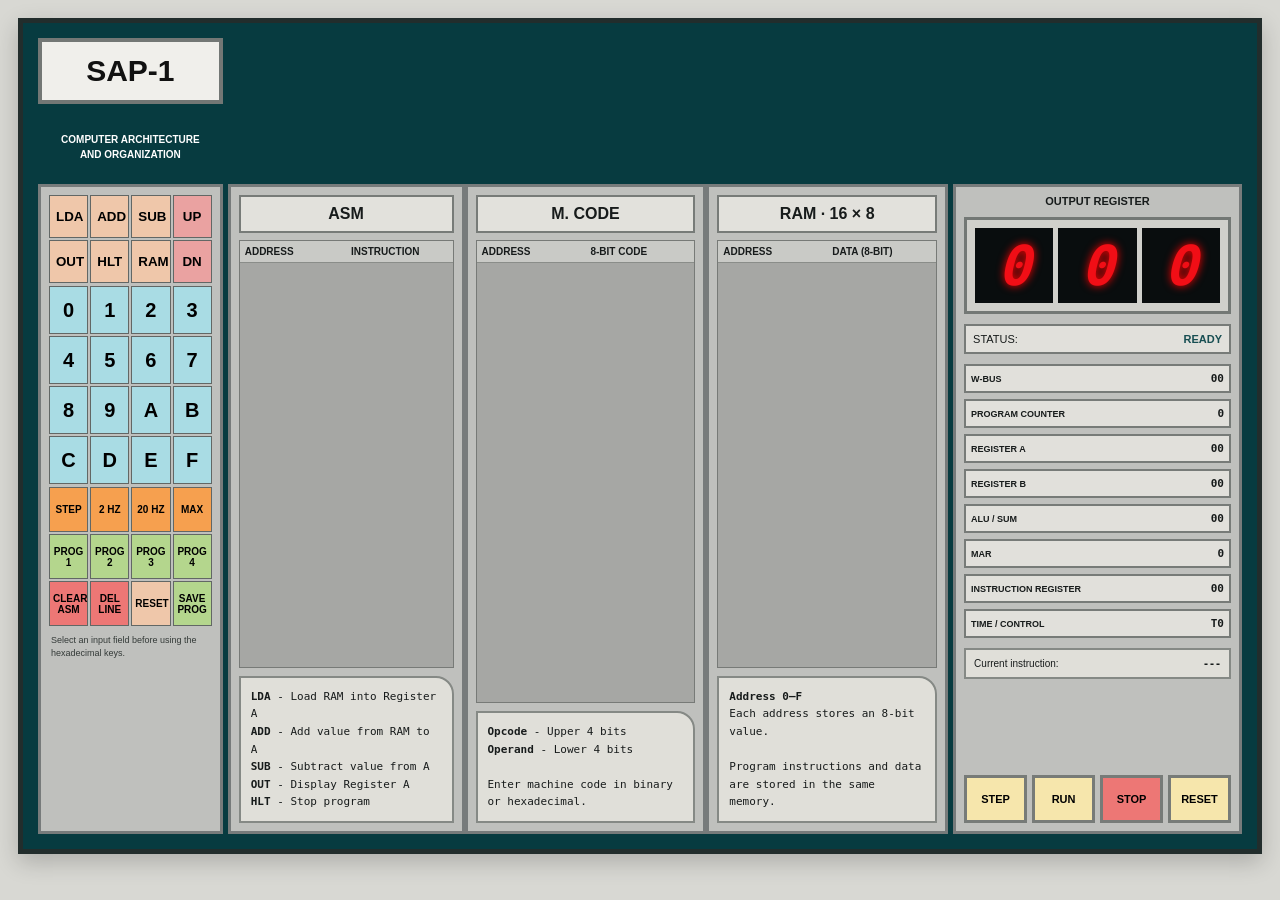
==== frontend/sap.html @ a358cf0c "SAP layout and visual SAP html and css code" ====
<!DOCTYPE html>
<html lang="en">
<head>
    <meta charset="UTF-8">
    <meta name="viewport" content="width=device-width, initial-scale=1.0">
    <title>SAP-1 Computer Simulator</title>
    <link rel="stylesheet" href="sap.css">
</head>
<body>

<main class="computer">

    <header class="brand">
        <div class="logo">SAP-1</div>
        <p>COMPUTER ARCHITECTURE<br>AND ORGANIZATION</p>
    </header>

    <!-- KEYPAD -->
    <section class="keypad panel">

        <div class="instruction-keys">
            <button data-instruction="LDA">LDA</button>
            <button data-instruction="ADD">ADD</button>
            <button data-instruction="SUB">SUB</button>
            <button class="pink" data-action="up">UP</button>

            <button data-instruction="OUT">OUT</button>
            <button data-instruction="HLT">HLT</button>
            <button data-action="ram">RAM</button>
            <button class="pink" data-action="down">DN</button>
        </div>

        <div class="hex-keys">
            <button data-hex="0">0</button>
            <button data-hex="1">1</button>
            <button data-hex="2">2</button>
            <button data-hex="3">3</button>
            <button data-hex="4">4</button>
            <button data-hex="5">5</button>
            <button data-hex="6">6</button>
            <button data-hex="7">7</button>
            <button data-hex="8">8</button>
            <button data-hex="9">9</button>
            <button data-hex="A">A</button>
            <button data-hex="B">B</button>
            <button data-hex="C">C</button>
            <button data-hex="D">D</button>
            <button data-hex="E">E</button>
            <button data-hex="F">F</button>
        </div>

        <div class="utility-keys">
            <button class="orange" data-action="step">STEP</button>
            <button class="orange" data-speed="500">2 HZ</button>
            <button class="orange" data-speed="50">20 HZ</button>
            <button class="orange" data-speed="0">MAX</button>

            <button class="green" data-program="1">PROG 1</button>
            <button class="green" data-program="2">PROG 2</button>
            <button class="green" data-program="3">PROG 3</button>
            <button class="green" data-program="4">PROG 4</button>

            <button class="red" data-action="clear">CLEAR ASM</button>
            <button class="red" data-action="delete">DEL LINE</button>
            <button data-action="reset">RESET</button>
            <button class="green" data-action="save">SAVE PROG</button>
        </div>

        <p class="keypad-help">
            Select an input field before using the hexadecimal keys.
        </p>
    </section>

    <!-- ASSEMBLY -->
    <section class="table-panel panel">
        <h2>ASM</h2>
        <div class="table-scroll">
            <table>
                <thead>
                    <tr><th>ADDRESS</th><th>INSTRUCTION</th></tr>
                </thead>
                <tbody id="asm-table"></tbody>
            </table>
        </div>
        <div class="notes">
            <b>LDA</b> - Load RAM into Register A<br>
            <b>ADD</b> - Add value from RAM to A<br>
            <b>SUB</b> - Subtract value from A<br>
            <b>OUT</b> - Display Register A<br>
            <b>HLT</b> - Stop program
        </div>
    </section>

    <!-- MACHINE CODE -->
    <section class="table-panel panel">
        <h2>M. CODE</h2>
        <div class="table-scroll">
            <table>
                <thead>
                    <tr><th>ADDRESS</th><th>8-BIT CODE</th></tr>
                </thead>
                <tbody id="code-table"></tbody>
            </table>
        </div>
        <div class="notes">
            <b>Opcode</b> - Upper 4 bits<br>
            <b>Operand</b> - Lower 4 bits<br><br>
            Enter machine code in binary or hexadecimal.
        </div>
    </section>

    <!-- RAM -->
    <section class="table-panel panel ram-panel">
        <h2>RAM · 16 × 8</h2>
        <div class="table-scroll">
            <table>
                <thead>
                    <tr><th>ADDRESS</th><th>DATA (8-BIT)</th></tr>
                </thead>
                <tbody id="ram-table"></tbody>
            </table>
        </div>
        <div class="notes">
            <b>Address 0–F</b><br>
            Each address stores an 8-bit value.<br><br>
            Program instructions and data are stored in the same memory.
        </div>
    </section>

    <!-- MONITOR -->
    <section class="monitor panel">

        <div class="display-label">OUTPUT REGISTER</div>
        <div class="digital-display">
            <span id="display-2">0</span>
            <span id="display-1">0</span>
            <span id="display-0">0</span>
        </div>

        <div class="status-panel">
            <span>STATUS:</span>
            <strong id="status">READY</strong>
        </div>

        <div class="register-list">

            <div class="signal" data-register="bus">
                <span>W-BUS</span>
                <div class="bits" id="bus-bits"></div>
                <b id="bus-value">00</b>
            </div>

            <div class="signal" data-register="pc">
                <span>PROGRAM COUNTER</span>
                <div class="bits" id="pc-bits"></div>
                <b id="pc-value">0</b>
            </div>

            <div class="signal" data-register="a">
                <span>REGISTER A</span>
                <div class="bits" id="a-bits"></div>
                <b id="a-value">00</b>
            </div>

            <div class="signal" data-register="b">
                <span>REGISTER B</span>
                <div class="bits" id="b-bits"></div>
                <b id="b-value">00</b>
            </div>

            <div class="signal" data-register="alu">
                <span>ALU / SUM</span>
                <div class="bits" id="alu-bits"></div>
                <b id="alu-value">00</b>
            </div>

            <div class="signal" data-register="mar">
                <span>MAR</span>
                <div class="bits" id="mar-bits"></div>
                <b id="mar-value">0</b>
            </div>

            <div class="signal" data-register="ir">
                <span>INSTRUCTION REGISTER</span>
                <div class="bits" id="ir-bits"></div>
                <b id="ir-value">00</b>
            </div>

            <div class="signal" data-register="control">
                <span>TIME / CONTROL</span>
                <b id="control-value">T0</b>
            </div>

        </div>

        <div class="execution-info">
            <span>Current instruction:</span>
            <strong id="current-instruction">---</strong>
        </div>

        <div class="transport">
            <button data-action="step">STEP</button>
            <button data-action="run">RUN</button>
            <button class="stop" data-action="stop">STOP</button>
            <button data-action="reset">RESET</button>
        </div>

    </section>

</main>

<script src="sap.js"></script>
</body>
</html>
---- frontend/sap.css ----
:root {
    --case: #073b40;
    --panel: #bfc0bd;
    --light: #e2e1dc;
    --blue: #a9dce4;
    --peach: #efc7aa;
    --pink: #eaa2a1;
    --orange: #f6a04f;
    --green: #b4d68d;
    --red: #ed7775;
}

* {
    box-sizing: border-box;
}

body {
    margin: 0;
    padding: 18px;
    background: #d8d8d3;
    font-family: Arial, sans-serif;
    color: #171b1b;
}

.computer {
    width: 100%;
    max-width: 1500px;
    min-height: 700px;
    margin: auto;
    padding: 15px;
    display: grid;
    grid-template-columns:
        minmax(145px, .78fr)
        repeat(3, minmax(190px, 1fr))
        minmax(245px, 1.22fr);
    grid-template-rows: auto 1fr;
    align-items: stretch;

    /* Reduced spacing between all main columns */
    column-gap: 5px;
    row-gap: 12px;

    background: var(--case);
    border: 5px solid #222d2c;
    box-shadow: 0 8px 22px #0003;
}

.panel {
    min-width: 0;
    padding: 8px;
    background: var(--panel);
    border: 3px solid #777b7b;
}

.brand {
    grid-column: 1;
    grid-row: 1;
    display: flex;
    flex-direction: column;
    align-items: center;
    gap: 18px;
    color: white;
}

.logo {
    width: 100%;
    padding: 12px;
    text-align: center;
    color: #111;
    background: #f0efeb;
    border: 4px solid #737775;
    font-size: 30px;
    font-weight: 900;
}

.brand p {
    text-align: center;
    font-size: 10px;
    font-weight: bold;
    line-height: 1.5;
}

.keypad {
    grid-column: 1;
    grid-row: 2;
    display: flex;
    flex-direction: column;
    gap: 3px;
    align-self: stretch;
}

.instruction-keys,
.hex-keys,
.utility-keys {
    display: grid;
    grid-template-columns: repeat(4, 1fr);
    gap: 2px;
}

button {
    cursor: pointer;
    font-family: Arial, sans-serif;
}

button:active {
    transform: translateY(1px);
    filter: brightness(.92);
}

.keypad button {
    min-width: 0;
    min-height: 43px;
    border: 1px solid #626765;
    background: var(--peach);
    font-weight: bold;
}

.keypad .pink {
    background: var(--pink);
}

.hex-keys button {
    min-height: 48px;
    background: var(--blue);
    font-size: 20px;
}

.utility-keys button {
    min-height: 45px;
    padding: 3px;
    font-size: 10px;
}

.orange { background: var(--orange) !important; }
.green { background: var(--green) !important; }
.red { background: var(--red) !important; }

.keypad-help {
    margin: 5px 2px 0;
    font-size: 9px;
    line-height: 1.4;
    color: #343a38;
}

/* TABLE PANELS */
.table-panel {
    grid-row: 2;
    display: flex;
    flex-direction: column;
    min-height: 650px;
    align-self: stretch;
    margin: 0;
}

/* Bring ASM, M.CODE, and RAM closer together */
.table-panel + .table-panel {
    margin-left: -5px;
}

.table-panel h2 {
    margin: 0 0 7px;
    padding: 8px;
    text-align: center;
    background: var(--light);
    border: 2px solid #777b78;
    font-size: 16px;
}

.table-scroll {
    flex: 1;
    min-height: 0;
    overflow: auto;
    background: #a6a7a4;
    border: 1px solid #777a77;
}

table {
    width: 100%;
    border-collapse: collapse;
    table-layout: fixed;
    font-family: monospace;
    font-size: 12px;
}

th, td {
    padding: 5px;
    border-bottom: 1px solid #8a8d89;
    text-align: left;
}

th {
    position: sticky;
    top: 0;
    z-index: 1;
    background: #c9cac6;
    font-family: Arial, sans-serif;
    font-size: 10px;
}

td:first-child {
    width: 30px;
    text-align: center;
    font-weight: bold;
}

td input {
    width: 100%;
    min-width: 0;
    padding: 4px 2px;
    border: none;
    outline: none;
    background: transparent;
    font-family: monospace;
    font-size: 11px;
    font-weight: bold;
}

td input:focus {
    background: white;
    border-bottom: 1px solid #174e52;
}

td input.invalid {
    background: #ffd2d0;
    outline: 1px solid #b3261e;
}

.notes {
    min-height: 112px;
    margin-top: 8px;
    padding: 10px;
    border: 2px solid #858985;
    border-radius: 0 18px 0 0;
    background: #e0dfd9;
    font: 11px/1.6 monospace;
}

.monitor {
    grid-column: 5;
    grid-row: 2;
    display: flex;
    flex-direction: column;
    gap: 10px;
    align-self: stretch;
}

.display-label {
    text-align: center;
    font-size: 11px;
    font-weight: bold;
}

.digital-display {
    display: grid;
    grid-template-columns: repeat(3, 1fr);
    gap: 5px;
    padding: 8px;
    background: #d0d0cb;
    border: 3px solid #737875;
}

.digital-display span {
    display: grid;
    min-height: 75px;
    place-items: center;
    background: #090d0e;
    color: #f10e16;
    text-shadow: 0 0 8px red;
    font: italic bold 55px monospace;
}

.status-panel {
    display: flex;
    justify-content: space-between;
    align-items: center;
    padding: 7px;
    border: 2px solid #777b78;
    background: #e1e0db;
    font-size: 11px;
}

#status {
    color: #174e52;
}

#status.running {
    color: #176b2c;
}

#status.halted,
#status.error {
    color: #bd2828;
}

.register-list {
    display: grid;
    gap: 6px;
}

.signal {
    display: flex;
    align-items: center;
    gap: 5px;
    min-height: 29px;
    padding: 5px;
    border: 2px solid #777b78;
    background: #e1e0db;
}

.signal span {
    flex: 1;
    min-width: 0;
    font-size: 9px;
    font-weight: bold;
}

.signal b {
    min-width: 22px;
    text-align: right;
    font: bold 11px monospace;
}

.bits {
    display: flex;
    gap: 2px;
}

.bits i {
    width: 7px;
    height: 10px;
    border-radius: 2px;
    background: #252a29;
}

.bits i.lit {
    background: red;
    box-shadow: 0 0 5px red;
}

.signal.active {
    outline: 2px solid #e28c35;
    background: #fff0d5;
}

.execution-info {
    display: flex;
    justify-content: space-between;
    gap: 5px;
    padding: 8px;
    background: #e0dfd9;
    border: 2px solid #858985;
    font-size: 10px;
}

.execution-info strong {
    font-family: monospace;
}

.transport {
    display: grid;
    grid-template-columns: repeat(4, 1fr);
    gap: 5px;
    margin-top: auto;
}

.transport button {
    min-width: 0;
    min-height: 48px;
    padding: 4px;
    border: 3px solid #777b78;
    background: #f6e6ac;
    font-size: 11px;
    font-weight: bold;
}

.transport .stop {
    background: var(--red);
}

/* Active memory row */
tr.active-row {
    background: #f8e3a8;
}

/* RESPONSIVE DESIGN */
@media (max-width: 1120px) {
    .computer {
        grid-template-columns: 150px repeat(2, minmax(190px, 1fr));
        grid-template-rows: auto auto auto;
        column-gap: 8px;
    }

    .brand {
        grid-column: 1;
        grid-row: 1;
    }

    .keypad {
        grid-column: 1;
        grid-row: 2;
    }

    .table-panel {
        grid-row: auto;
        margin-left: 0;
    }

    .table-panel + .table-panel {
        margin-left: 0;
    }

    .monitor {
        grid-column: 2 / 4;
        grid-row: auto;
    }

    .monitor .register-list {
        grid-template-columns: repeat(2, 1fr);
    }
}

@media (max-width: 700px) {
    body {
        padding: 7px;
    }

    .computer {
        grid-template-columns: repeat(2, minmax(0, 1fr));
        grid-template-rows: auto;
        padding: 8px;
    }

    .brand {
        grid-column: 1 / -1;
        grid-row: auto;
    }

    .brand p {
        display: none;
    }

    .keypad {
        grid-column: 1 / -1;
        grid-row: auto;
    }

    .table-panel {
        grid-column: auto;
        grid-row: auto;
        margin-left: 0;
    }

    .table-panel + .table-panel {
        margin-left: 0;
    }

    .ram-panel,
    .monitor {
        grid-column: 1 / -1;
    }

    .monitor {
        grid-row: auto;
    }

    .monitor .register-list {
        grid-template-columns: 1fr;
    }
}

@media (max-width: 430px) {
    .computer {
        grid-template-columns: 1fr;
    }

    .brand,
    .keypad,
    .table-panel,
    .ram-panel,
    .monitor {
        grid-column: 1;
    }
}
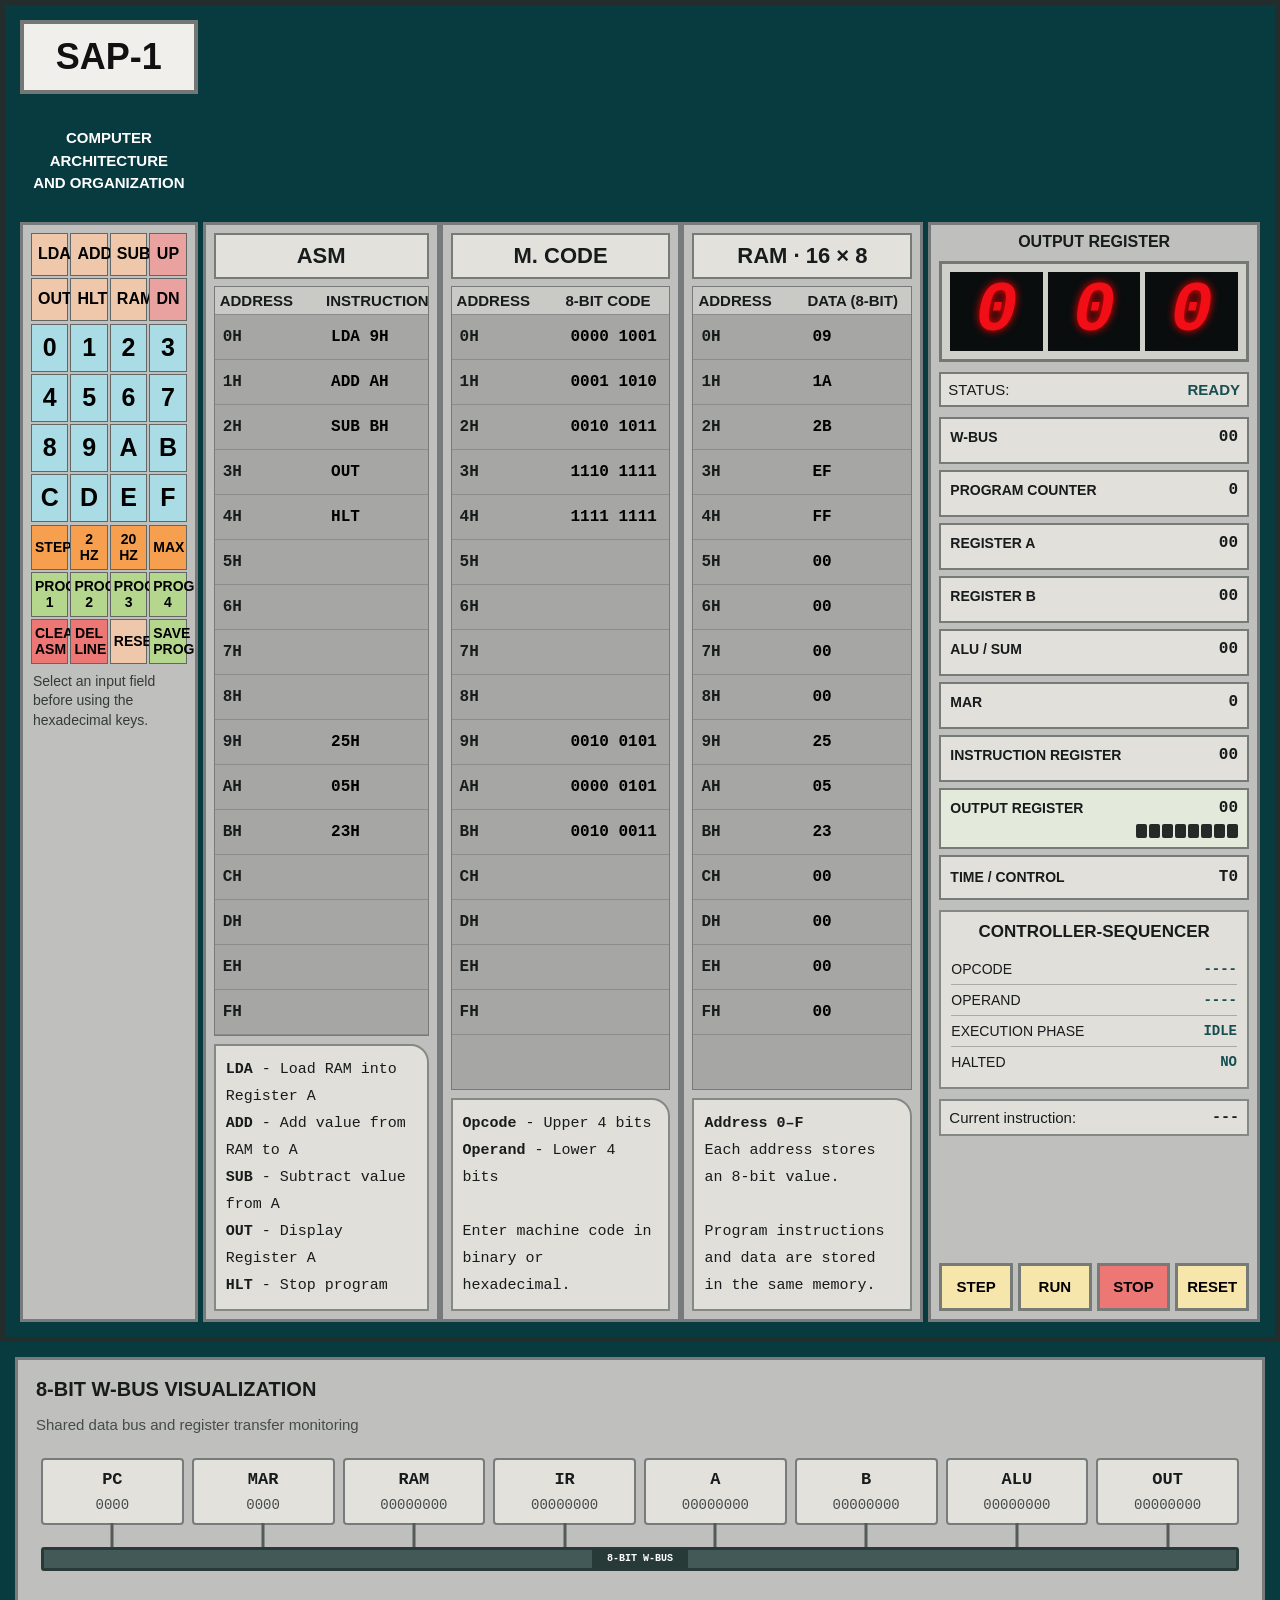
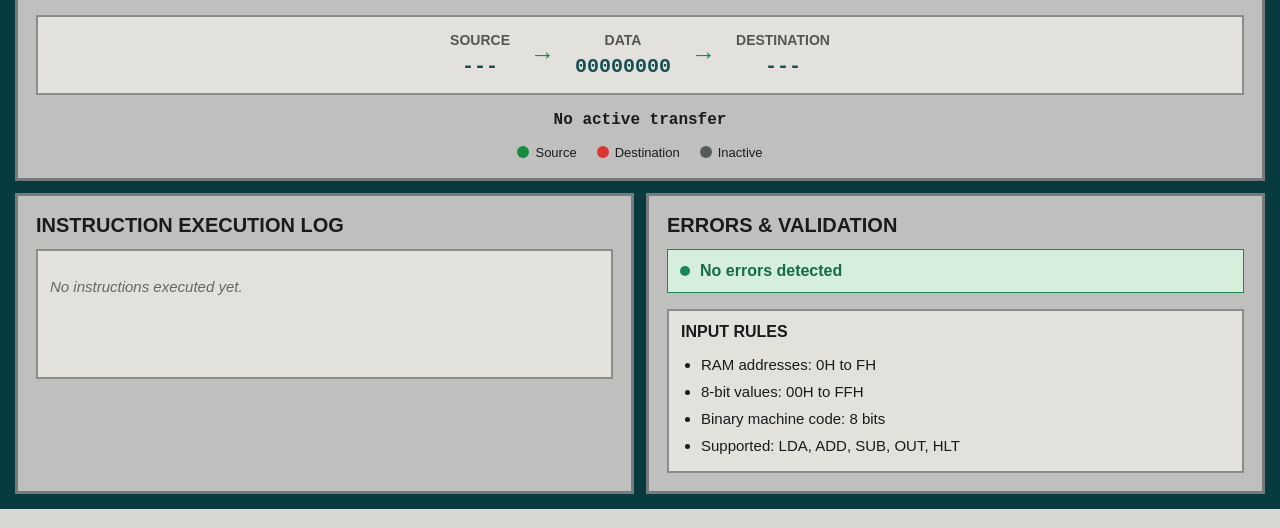
==== commit 30a83c25: "adds w-bus visualization and some improvements" ====
--- a/frontend/sap.html
+++ b/frontend/sap.html
@@ -80,7 +80,24 @@
                 <thead>
                     <tr><th>ADDRESS</th><th>INSTRUCTION</th></tr>
                 </thead>
-                <tbody id="asm-table"></tbody>
+                <tbody id="asm-table">
+                    <tr><td>0H</td><td><input id="Asm_0h" value="LDA 9H"></td></tr>
+                    <tr><td>1H</td><td><input id="Asm_1h" value="ADD AH"></td></tr>
+                    <tr><td>2H</td><td><input id="Asm_2h" value="SUB BH"></td></tr>
+                    <tr><td>3H</td><td><input id="Asm_3h" value="OUT"></td></tr>
+                    <tr><td>4H</td><td><input id="Asm_4h" value="HLT"></td></tr>
+                    <tr><td>5H</td><td><input id="Asm_5h"></td></tr>
+                    <tr><td>6H</td><td><input id="Asm_6h"></td></tr>
+                    <tr><td>7H</td><td><input id="Asm_7h"></td></tr>
+                    <tr><td>8H</td><td><input id="Asm_8h"></td></tr>
+                    <tr><td>9H</td><td><input id="Asm_9h" value="25H"></td></tr>
+                    <tr><td>AH</td><td><input id="Asm_ah" value="05H"></td></tr>
+                    <tr><td>BH</td><td><input id="Asm_bh" value="23H"></td></tr>
+                    <tr><td>CH</td><td><input id="Asm_ch"></td></tr>
+                    <tr><td>DH</td><td><input id="Asm_dh"></td></tr>
+                    <tr><td>EH</td><td><input id="Asm_eh"></td></tr>
+                    <tr><td>FH</td><td><input id="Asm_fh"></td></tr>
+                </tbody>
             </table>
         </div>
         <div class="notes">
@@ -100,7 +117,24 @@
                 <thead>
                     <tr><th>ADDRESS</th><th>8-BIT CODE</th></tr>
                 </thead>
-                <tbody id="code-table"></tbody>
+                <tbody id="code-table">
+                    <tr><td>0H</td><td><input id="Mc_0h" value="0000 1001"></td></tr>
+                    <tr><td>1H</td><td><input id="Mc_1h" value="0001 1010"></td></tr>
+                    <tr><td>2H</td><td><input id="Mc_2h" value="0010 1011"></td></tr>
+                    <tr><td>3H</td><td><input id="Mc_3h" value="1110 1111"></td></tr>
+                    <tr><td>4H</td><td><input id="Mc_4h" value="1111 1111"></td></tr>
+                    <tr><td>5H</td><td><input id="Mc_5h"></td></tr>
+                    <tr><td>6H</td><td><input id="Mc_6h"></td></tr>
+                    <tr><td>7H</td><td><input id="Mc_7h"></td></tr>
+                    <tr><td>8H</td><td><input id="Mc_8h"></td></tr>
+                    <tr><td>9H</td><td><input id="Mc_9h" value="0010 0101"></td></tr>
+                    <tr><td>AH</td><td><input id="Mc_ah" value="0000 0101"></td></tr>
+                    <tr><td>BH</td><td><input id="Mc_bh" value="0010 0011"></td></tr>
+                    <tr><td>CH</td><td><input id="Mc_ch"></td></tr>
+                    <tr><td>DH</td><td><input id="Mc_dh"></td></tr>
+                    <tr><td>EH</td><td><input id="Mc_eh"></td></tr>
+                    <tr><td>FH</td><td><input id="Mc_fh"></td></tr>
+                </tbody>
             </table>
         </div>
         <div class="notes">
@@ -118,7 +152,24 @@
                 <thead>
                     <tr><th>ADDRESS</th><th>DATA (8-BIT)</th></tr>
                 </thead>
-                <tbody id="ram-table"></tbody>
+                    <tbody id="ram-table">
+                        <tr><td>0H</td><td><input id="Ram_0h" value="09" pattern="[0-9A-Fa-f]{2}" title="Enter two hexadecimal digits"></td></tr>
+                        <tr><td>1H</td><td><input id="Ram_1h" value="1A" pattern="[0-9A-Fa-f]{2}" title="Enter two hexadecimal digits"></td></tr>
+                        <tr><td>2H</td><td><input id="Ram_2h" value="2B" pattern="[0-9A-Fa-f]{2}" title="Enter two hexadecimal digits"></td></tr>
+                        <tr><td>3H</td><td><input id="Ram_3h" value="EF" pattern="[0-9A-Fa-f]{2}" title="Enter two hexadecimal digits"></td></tr>
+                        <tr><td>4H</td><td><input id="Ram_4h" value="FF" pattern="[0-9A-Fa-f]{2}" title="Enter two hexadecimal digits"></td></tr>
+                        <tr><td>5H</td><td><input id="Ram_5h" value="00" pattern="[0-9A-Fa-f]{2}" title="Enter two hexadecimal digits"></td></tr>
+                        <tr><td>6H</td><td><input id="Ram_6h" value="00" pattern="[0-9A-Fa-f]{2}" title="Enter two hexadecimal digits"></td></tr>
+                        <tr><td>7H</td><td><input id="Ram_7h" value="00" pattern="[0-9A-Fa-f]{2}" title="Enter two hexadecimal digits"></td></tr>
+                        <tr><td>8H</td><td><input id="Ram_8h" value="00" pattern="[0-9A-Fa-f]{2}" title="Enter two hexadecimal digits"></td></tr>
+                        <tr><td>9H</td><td><input id="Ram_9h" value="25" pattern="[0-9A-Fa-f]{2}" title="Enter two hexadecimal digits"></td></tr>
+                        <tr><td>AH</td><td><input id="Ram_ah" value="05" pattern="[0-9A-Fa-f]{2}" title="Enter two hexadecimal digits"></td></tr>
+                        <tr><td>BH</td><td><input id="Ram_bh" value="23" pattern="[0-9A-Fa-f]{2}" title="Enter two hexadecimal digits"></td></tr>
+                        <tr><td>CH</td><td><input id="Ram_ch" value="00" pattern="[0-9A-Fa-f]{2}" title="Enter two hexadecimal digits"></td></tr>
+                        <tr><td>DH</td><td><input id="Ram_dh" value="00" pattern="[0-9A-Fa-f]{2}" title="Enter two hexadecimal digits"></td></tr>
+                        <tr><td>EH</td><td><input id="Ram_eh" value="00" pattern="[0-9A-Fa-f]{2}" title="Enter two hexadecimal digits"></td></tr>
+                        <tr><td>FH</td><td><input id="Ram_fh" value="00" pattern="[0-9A-Fa-f]{2}" title="Enter two hexadecimal digits"></td></tr>
+                    </tbody>
             </table>
         </div>
         <div class="notes">
@@ -187,9 +238,56 @@
                 <b id="ir-value">00</b>
             </div>
 
+            <!-- OUTPUT REGISTER -->
+            <div class="signal" data-register="out">
+
+                <span>OUTPUT REGISTER</span>
+
+                <div class="bits" id="out-bits">
+                    <i></i>
+                    <i></i>
+                    <i></i>
+                    <i></i>
+                    <i></i>
+                    <i></i>
+                    <i></i>
+                    <i></i>
+                </div>
+
+                <b id="out-value">00</b>
+
+            </div>
+
             <div class="signal" data-register="control">
                 <span>TIME / CONTROL</span>
                 <b id="control-value">T0</b>
+            </div>
+
+        </div>
+
+        <!-- CONTROLLER-SEQUENCER DETAILS -->
+        <div class="controller-details">
+
+            <h3>CONTROLLER-SEQUENCER</h3>
+
+            <div class="controller-row">
+                <span>OPCODE</span>
+                <strong id="opcode-value">----</strong>
+            </div>
+
+            <div class="controller-row">
+                <span>OPERAND</span>
+                <strong id="operand-value">----</strong>
+            </div>
+
+            <div class="controller-row">
+                <span>EXECUTION PHASE</span>
+                <strong id="phase-value">IDLE</strong>
+            </div>
+
+            <div class="controller-row">
+                <span>HALTED</span>
+                <strong id="halted-value">NO</strong>
             </div>
 
         </div>
@@ -210,6 +308,170 @@
 
 </main>
 
+
+    <!-- ADDITIONAL SAP-1 MONITORING PANELS -->
+    <div class="extensions">
+
+        <!-- W-BUS VISUALIZATION -->
+        <section class="extension-panel bus-visual">
+
+            <h2>8-BIT W-BUS VISUALIZATION</h2>
+
+            <p class="extension-description">
+                Shared data bus and register transfer monitoring
+            </p>
+
+            <div class="bus-board">
+
+                <div class="bus-components">
+
+                    <div class="bus-node" id="wire-pc">
+                        <strong>PC</strong>
+                        <small>0000</small>
+                    </div>
+
+                    <div class="bus-node" id="wire-mar">
+                        <strong>MAR</strong>
+                        <small>0000</small>
+                    </div>
+
+                    <div class="bus-node" id="wire-ram">
+                        <strong>RAM</strong>
+                        <small>00000000</small>
+                    </div>
+
+                    <div class="bus-node" id="wire-ir">
+                        <strong>IR</strong>
+                        <small>00000000</small>
+                    </div>
+
+                    <div class="bus-node" id="wire-a">
+                        <strong>A</strong>
+                        <small>00000000</small>
+                    </div>
+
+                    <div class="bus-node" id="wire-b">
+                        <strong>B</strong>
+                        <small>00000000</small>
+                    </div>
+
+                    <div class="bus-node" id="wire-alu">
+                        <strong>ALU</strong>
+                        <small>00000000</small>
+                    </div>
+
+                    <div class="bus-node" id="wire-out">
+                        <strong>OUT</strong>
+                        <small>00000000</small>
+                    </div>
+
+                </div>
+
+                <!-- MAIN SHARED BUS -->
+                <div class="bus-backbone" id="bus-backbone">
+                    <span>8-BIT W-BUS</span>
+                </div>
+
+            </div>
+
+            <!-- ACTIVE TRANSFER INFORMATION -->
+            <div class="transfer-monitor">
+
+                <div class="transfer-item">
+                    <span>SOURCE</span>
+                    <strong id="bus-source">---</strong>
+                </div>
+
+                <span class="transfer-arrow">→</span>
+
+                <div class="transfer-item">
+                    <span>DATA</span>
+                    <strong id="bus-data">00000000</strong>
+                </div>
+
+                <span class="transfer-arrow">→</span>
+
+                <div class="transfer-item">
+                    <span>DESTINATION</span>
+                    <strong id="bus-destination">---</strong>
+                </div>
+
+            </div>
+
+            <p class="bus-message" id="bus-transfer-message">
+                No active transfer
+            </p>
+
+            <div class="bus-legend">
+                <span><i class="legend-source"></i> Source</span>
+                <span><i class="legend-destination"></i> Destination</span>
+                <span><i class="legend-inactive"></i> Inactive</span>
+            </div>
+
+        </section>
+
+        <!-- EXECUTION LOG -->
+        <section class="extension-panel">
+
+            <h2>INSTRUCTION EXECUTION LOG</h2>
+
+            <div class="log-container">
+
+                <ol id="execution-log"></ol>
+
+                <p id="log-placeholder">
+                    No instructions executed yet.
+                </p>
+
+            </div>
+
+        </section>
+
+        <!-- ERROR AND VALIDATION PANEL -->
+        <section class="extension-panel">
+
+            <h2>ERRORS & VALIDATION</h2>
+
+            <!-- DEFAULT STATUS -->
+            <div class="validation-status" id="validation-status">
+                <span class="status-indicator"></span>
+                No errors detected
+            </div>
+
+            <!-- ERROR MESSAGE -->
+            <div
+                class="error-box"
+                id="error-box"
+                role="alert"
+                hidden
+            >
+                <strong id="error-title">
+                    Invalid Input
+                </strong>
+
+                <p id="error-message">
+                    Please check the entered value.
+                </p>
+            </div>
+
+            <div class="validation-guide">
+
+                <h3>INPUT RULES</h3>
+
+                <ul>
+                    <li>RAM addresses: 0H to FH</li>
+                    <li>8-bit values: 00H to FFH</li>
+                    <li>Binary machine code: 8 bits</li>
+                    <li>Supported: LDA, ADD, SUB, OUT, HLT</li>
+                </ul>
+
+            </div>
+
+        </section>
+
+    </div>
+
+
 <script src="sap.js"></script>
 </body>
 </html>
--- a/frontend/sap.css
+++ b/frontend/sap.css
@@ -199,8 +199,9 @@
 }
 
 td:first-child {
-    width: 30px;
-    text-align: center;
+    width: 45px;
+    text-align: left;
+    padding-left: 8px;
     font-weight: bold;
 }
 
@@ -482,3 +483,694 @@
         grid-column: 1;
     }
 }
+
+
+/* =========================================
+   OUTPUT REGISTER AND VALIDATION
+========================================= */
+
+/* 8-BIT OUTPUT LED DISPLAY */
+
+.signal[data-register="out"] {
+    background: #e4eadb;
+}
+
+.signal[data-register="out"] .bits i.lit {
+    background: #ff1717;
+    box-shadow: 0 0 6px red;
+}
+
+/* INVALID INPUT HIGHLIGHT */
+
+td input:invalid {
+    background: #ffd2d0;
+    outline: 1px solid #b3261e;
+}
+
+/* =========================================
+   CONTROLLER-SEQUENCER
+========================================= */
+
+.controller-details {
+    padding: 10px;
+    background: #e0dfd9;
+    border: 2px solid #858985;
+}
+
+.controller-details h3 {
+    margin: 0 0 12px;
+    font-size: 11px;
+    text-align: center;
+}
+
+.controller-row {
+    display: flex;
+    justify-content: space-between;
+    align-items: center;
+    gap: 8px;
+    padding: 7px 0;
+    border-bottom: 1px solid #aaa;
+    font-size: 10px;
+}
+
+.controller-row:last-child {
+    border-bottom: none;
+}
+
+.controller-row strong {
+    color: #174e52;
+    font-family: monospace;
+}
+
+/* =========================================
+   ADDITIONAL PANELS
+========================================= */
+
+.extensions {
+    width: 100%;
+    max-width: 1500px;
+    margin: 14px auto 0;
+
+    display: grid;
+    grid-template-columns: repeat(2, minmax(0, 1fr));
+    gap: 12px;
+}
+
+.extension-panel {
+    min-width: 0;
+    padding: 18px;
+    background: #bfc0bd;
+    border: 3px solid #777b7b;
+}
+
+.extension-panel h2 {
+    margin: 0 0 12px;
+    font-size: 14px;
+    font-weight: bold;
+}
+
+.extension-description {
+    font-size: 11px;
+    color: #454b49;
+}
+
+/* =========================================
+   W-BUS VISUALIZATION
+========================================= */
+
+.bus-visual {
+    grid-column: 1 / -1;
+}
+
+.bus-board {
+    overflow-x: auto;
+    margin-top: 20px;
+    padding: 5px 5px 24px;
+}
+
+/* COMPONENTS */
+
+.bus-components {
+    display: grid;
+    grid-template-columns: repeat(8, minmax(75px, 1fr));
+    gap: 8px;
+    min-width: 700px;
+    margin-bottom: 22px;
+}
+
+.bus-node {
+    position: relative;
+
+    display: flex;
+    flex-direction: column;
+    align-items: center;
+    justify-content: center;
+    gap: 8px;
+
+    min-height: 65px;
+    padding: 10px 5px;
+
+    background: #e2e1dc;
+    border: 2px solid #777b7b;
+    border-radius: 4px;
+
+    font-family: monospace;
+}
+
+/* COMPONENT LABEL */
+
+.bus-node strong {
+    font-size: 13px;
+}
+
+/* BINARY VALUE */
+
+.bus-node small {
+    font-size: 9px;
+    color: #454b49;
+}
+
+/* CONNECTOR LINE */
+
+.bus-node::after {
+    content: "";
+    position: absolute;
+
+    width: 3px;
+    height: 24px;
+
+    background: #555b59;
+
+    bottom: -24px;
+    left: 50%;
+    transform: translateX(-50%);
+}
+
+/* ACTIVE DATA SOURCE */
+
+.bus-node.source-active {
+    background: #d1f5df;
+    border-color: #168b41;
+    box-shadow: 0 0 10px #168b4155;
+}
+
+.bus-node.source-active::after {
+    background: #168b41;
+}
+
+/* ACTIVE DESTINATION */
+
+.bus-node.destination-active {
+    background: #ffd6d6;
+    border-color: #db3737;
+    box-shadow: 0 0 10px #db373755;
+}
+
+.bus-node.destination-active::after {
+    background: #db3737;
+}
+
+/* SHARED W-BUS */
+
+.bus-backbone {
+    position: relative;
+
+    min-width: 700px;
+    height: 24px;
+
+    background: #435958;
+    border: 3px solid #273a38;
+    border-radius: 3px;
+
+    display: flex;
+    align-items: center;
+    justify-content: center;
+}
+
+/* ACTIVE BUS */
+
+.bus-backbone.active {
+    background: #1baa64;
+    box-shadow: 0 0 12px #1baa6477;
+}
+
+.bus-backbone span {
+    background: #273a38;
+    color: white;
+
+    padding: 4px 15px;
+
+    font-size: 10px;
+    font-family: monospace;
+    font-weight: bold;
+}
+
+/* =========================================
+   DATA TRANSFER DISPLAY
+========================================= */
+
+.transfer-monitor {
+    display: flex;
+    justify-content: center;
+    align-items: center;
+    flex-wrap: wrap;
+    gap: 20px;
+
+    margin-top: 20px;
+    padding: 15px;
+
+    background: #e2e1dc;
+    border: 2px solid #8a8d89;
+}
+
+.transfer-item {
+    display: flex;
+    flex-direction: column;
+    align-items: center;
+    gap: 7px;
+}
+
+.transfer-item span {
+    font-size: 10px;
+    font-weight: bold;
+    color: #555;
+}
+
+.transfer-item strong {
+    font-family: monospace;
+    font-size: 16px;
+    color: #174e52;
+}
+
+.transfer-arrow {
+    font-size: 25px;
+    font-weight: bold;
+    color: #168b41;
+}
+
+.bus-message {
+    text-align: center;
+    font-size: 12px;
+    font-family: monospace;
+    font-weight: bold;
+}
+
+/* =========================================
+   BUS LEGEND
+========================================= */
+
+.bus-legend {
+    display: flex;
+    justify-content: center;
+    flex-wrap: wrap;
+    gap: 20px;
+
+    margin-top: 15px;
+}
+
+.bus-legend span {
+    display: flex;
+    align-items: center;
+    gap: 6px;
+    font-size: 10px;
+}
+
+.bus-legend i {
+    width: 12px;
+    height: 12px;
+    display: inline-block;
+    border-radius: 50%;
+}
+
+.legend-source {
+    background: #168b41;
+}
+
+.legend-destination {
+    background: #db3737;
+}
+
+.legend-inactive {
+    background: #555b59;
+}
+
+/* =========================================
+   EXECUTION LOG
+========================================= */
+
+.log-container {
+    min-height: 130px;
+    max-height: 250px;
+    overflow-y: auto;
+
+    padding: 12px;
+
+    background: #e2e1dc;
+    border: 2px solid #8a8d89;
+}
+
+#execution-log {
+    margin: 0;
+    padding-left: 22px;
+    font-family: monospace;
+    font-size: 12px;
+}
+
+#execution-log li {
+    padding: 6px 0;
+    border-bottom: 1px solid #ccc;
+}
+
+#log-placeholder {
+    color: #666;
+    font-size: 12px;
+    font-style: italic;
+}
+
+/* =========================================
+   ERROR AND VALIDATION DISPLAY
+========================================= */
+
+/* NO ERROR STATUS */
+
+.validation-status {
+    display: flex;
+    align-items: center;
+    gap: 10px;
+
+    padding: 12px;
+
+    background: #d6efdc;
+    border: 1px solid #198754;
+
+    color: #146c43;
+    font-size: 12px;
+    font-weight: bold;
+}
+
+.status-indicator {
+    width: 10px;
+    height: 10px;
+
+    border-radius: 50%;
+    background: #198754;
+}
+
+/* ERROR CONTAINER */
+
+.error-box {
+    margin-top: 12px;
+    padding: 14px;
+
+    background: #ffdddd;
+    border: 1px solid #d63030;
+    border-left: 5px solid #b3261e;
+}
+
+.error-box[hidden] {
+    display: none;
+}
+
+.error-box strong {
+    display: block;
+    color: #a31818;
+    font-size: 13px;
+}
+
+.error-box p {
+    color: #a31818;
+    font-size: 12px;
+    margin-bottom: 0;
+}
+
+/* INPUT VALIDATION GUIDE */
+
+.validation-guide {
+    margin-top: 16px;
+    padding: 12px;
+
+    background: #e2e1dc;
+    border: 2px solid #8a8d89;
+}
+
+.validation-guide h3 {
+    margin: 0 0 10px;
+    font-size: 12px;
+}
+
+.validation-guide ul {
+    margin: 0;
+    padding-left: 20px;
+}
+
+.validation-guide li {
+    font-size: 11px;
+    line-height: 1.8;
+}
+
+/* =========================================
+   RESPONSIVE ADDITIONAL PANELS
+========================================= */
+
+@media (max-width: 700px) {
+    .extensions {
+        grid-template-columns: 1fr;
+    }
+
+    .bus-visual {
+        grid-column: 1;
+    }
+
+    .extension-panel {
+        padding: 12px;
+    }
+
+    .transfer-monitor {
+        gap: 10px;
+    }
+}
+
+/* FULL SCREEN LAYOUT */
+
+html,
+body {
+    width: 100%;
+    min-height: 100%;
+    margin: 0;
+}
+
+body {
+    padding: 0;
+}
+
+/* MAIN SAP-1 EMULATOR */
+
+.computer {
+    width: 100%;
+    max-width: none;
+    min-height: 100vh;
+    margin: 0;
+}
+
+/* ADDITIONAL PANELS */
+
+.extensions {
+    width: 100%;
+    max-width: none;
+    margin: 0;
+    padding: 15px;
+    background: var(--case);
+}
+
+/* ==================================
+   IMPROVED FONT SIZES
+   SAP-1 EMULATOR
+================================== */
+
+/* GENERAL */
+body {
+    font-size: 16px;
+}
+
+/* BRAND */
+.brand p {
+    font-size: 15px;
+}
+
+.logo {
+    font-size: 36px;
+}
+
+/* KEYPAD */
+.keypad button {
+    font-size: 16px;
+}
+
+.hex-keys button {
+    font-size: 25px;
+}
+
+.utility-keys button {
+    font-size: 14px;
+}
+
+.keypad-help {
+    font-size: 14px;
+}
+
+/* ASM, MACHINE CODE, RAM TABLES */
+.table-panel h2 {
+    font-size: 22px;
+}
+
+table {
+    font-size: 16px;
+}
+
+th {
+    font-size: 15px;
+}
+
+td {
+    font-size: 16px;
+}
+
+td input {
+    font-size: 16px;
+    padding: 8px 5px;
+}
+
+/* TABLE NOTES */
+.notes {
+    font-size: 15px;
+    line-height: 1.8;
+}
+
+/* OUTPUT DISPLAY */
+.display-label {
+    font-size: 16px;
+}
+
+.digital-display span {
+    font-size: 70px;
+}
+
+/* REGISTER LABELS */
+.signal span {
+    font-size: 14px;
+}
+
+.signal b {
+    font-size: 16px;
+}
+
+.signal {
+    min-height: 45px;
+    padding: 9px;
+}
+
+/* REGISTER LAYOUT
+   Gives larger text enough space */
+.signal {
+    display: grid;
+    grid-template-columns: minmax(0, 1fr) auto;
+    gap: 7px;
+    align-items: center;
+}
+
+.signal span {
+    grid-column: 1;
+}
+
+.signal b {
+    grid-column: 2;
+    grid-row: 1;
+}
+
+.signal .bits {
+    grid-column: 1 / -1;
+    justify-content: flex-end;
+}
+
+/* LED INDICATORS */
+.bits i {
+    width: 11px;
+    height: 14px;
+}
+
+/* STATUS */
+.status-panel {
+    font-size: 15px;
+}
+
+/* CURRENT INSTRUCTION */
+.execution-info {
+    font-size: 15px;
+}
+
+/* CONTROLLER-SEQUENCER */
+.controller-details h3 {
+    font-size: 17px;
+}
+
+.controller-row {
+    font-size: 14px;
+}
+
+/* EXECUTION BUTTONS */
+.transport button {
+    font-size: 15px;
+}
+
+/* W-BUS VISUALIZATION */
+.extension-panel h2 {
+    font-size: 20px;
+}
+
+.extension-description {
+    font-size: 15px;
+}
+
+.bus-node strong {
+    font-size: 17px;
+}
+
+.bus-node small {
+    font-size: 14px;
+}
+
+.transfer-item span {
+    font-size: 14px;
+}
+
+.transfer-item strong {
+    font-size: 20px;
+}
+
+.bus-message {
+    font-size: 16px;
+}
+
+.bus-legend span {
+    font-size: 13px;
+}
+
+/* EXECUTION LOG */
+#execution-log {
+    font-size: 16px;
+}
+
+#log-placeholder {
+    font-size: 15px;
+}
+
+/* ERROR AND VALIDATION */
+.validation-status {
+    font-size: 16px;
+}
+
+.error-box strong {
+    font-size: 17px;
+}
+
+.error-box p {
+    font-size: 15px;
+}
+
+.validation-guide h3 {
+    font-size: 16px;
+}
+
+.validation-guide li {
+    font-size: 15px;
+}
+
+/* GIVE MONITOR MORE SPACE ON LARGE SCREENS */
+@media (min-width: 1250px) {
+    .computer {
+        grid-template-columns:
+            minmax(155px, 0.75fr)
+            repeat(3, minmax(190px, 1fr))
+            minmax(300px, 1.4fr);
+    }
+}
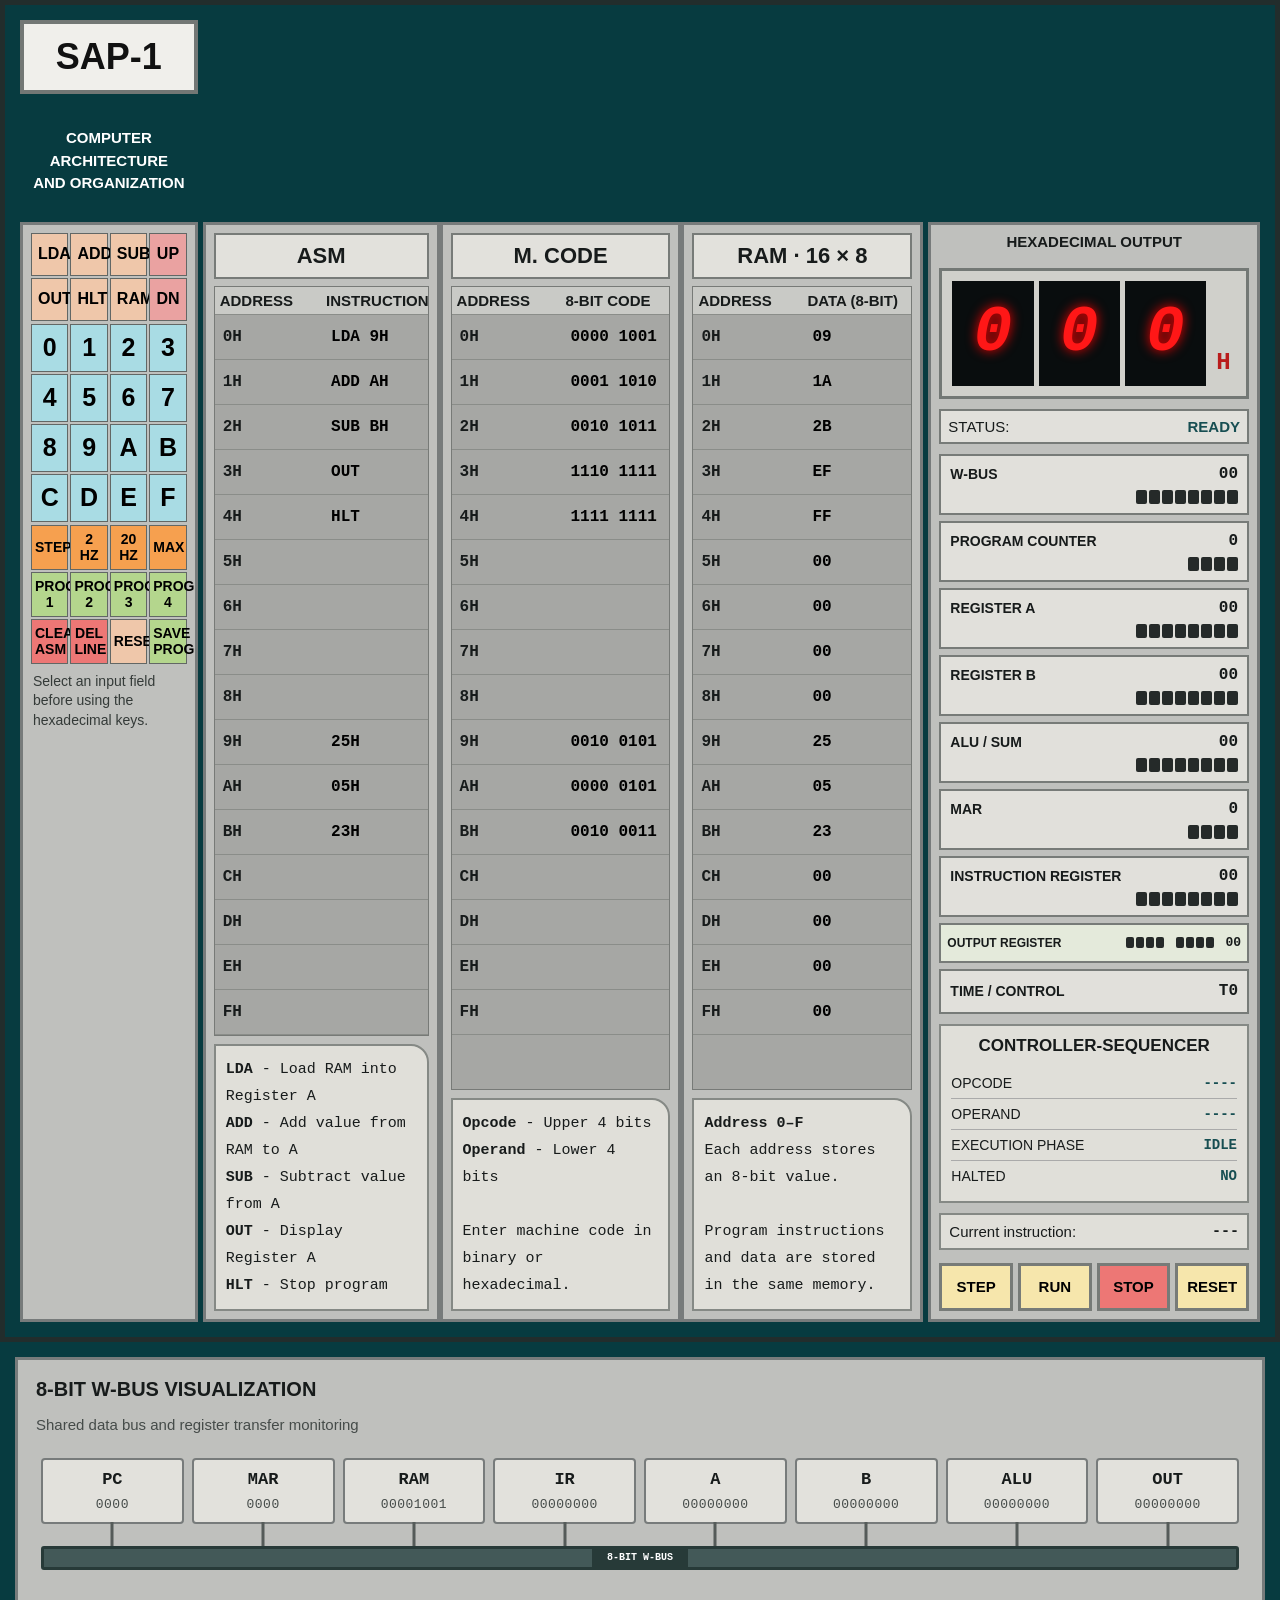
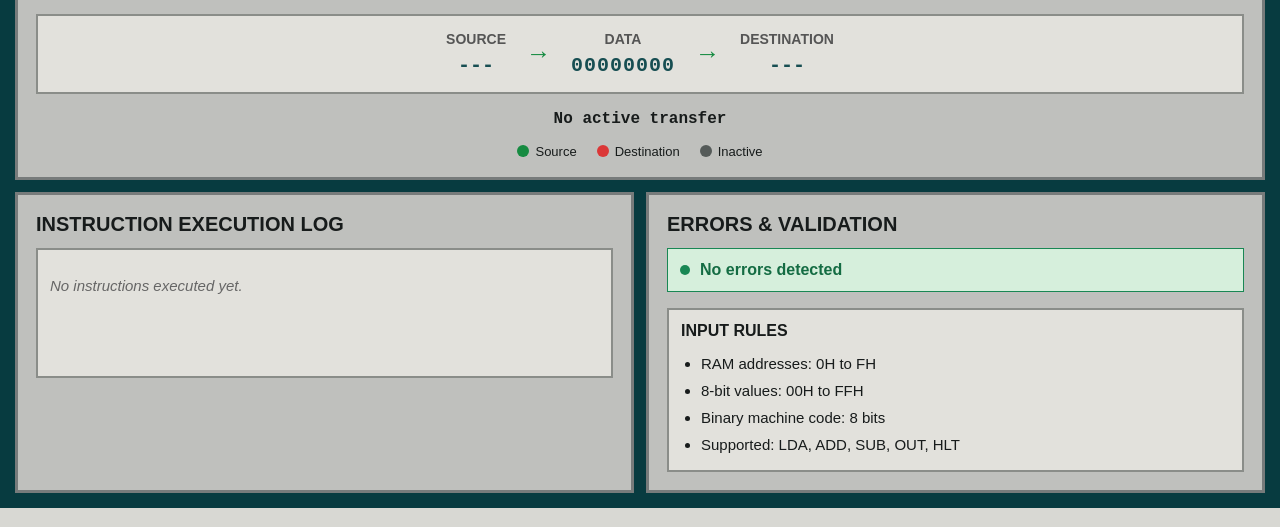
==== commit c3ee607c: "Fix digital display and output led" ====
--- a/frontend/sap.html
+++ b/frontend/sap.html
@@ -182,11 +182,20 @@
     <!-- MONITOR -->
     <section class="monitor panel">
 
-        <div class="display-label">OUTPUT REGISTER</div>
-        <div class="digital-display">
-            <span id="display-2">0</span>
-            <span id="display-1">0</span>
-            <span id="display-0">0</span>
+        <div class="display-label">
+            HEXADECIMAL OUTPUT
+        </div>
+                <!-- 8-BIT HEXADECIMAL OUTPUT -->
+        <div class="digital-display hex-display">
+
+            <span class="hex-digit" id="hex-high">0</span>
+
+            <span class="hex-digit" id="hex-low">0</span>
+
+            <span class="hex-digit" id="hex-low">0</span>
+
+            <span class="hex-suffix">H</span>
+
         </div>
 
         <div class="status-panel">
@@ -337,32 +346,32 @@
 
                     <div class="bus-node" id="wire-ram">
                         <strong>RAM</strong>
-                        <small>00000000</small>
+                        <small>0000 0000</small>
                     </div>
 
                     <div class="bus-node" id="wire-ir">
                         <strong>IR</strong>
-                        <small>00000000</small>
+                        <small>0000 0000</small>
                     </div>
 
                     <div class="bus-node" id="wire-a">
                         <strong>A</strong>
-                        <small>00000000</small>
+                        <small>0000 0000</small>
                     </div>
 
                     <div class="bus-node" id="wire-b">
                         <strong>B</strong>
-                        <small>00000000</small>
+                        <small>0000 0000</small>
                     </div>
 
                     <div class="bus-node" id="wire-alu">
                         <strong>ALU</strong>
-                        <small>00000000</small>
+                        <small>0000 0000</small>
                     </div>
 
                     <div class="bus-node" id="wire-out">
                         <strong>OUT</strong>
-                        <small>00000000</small>
+                        <small>0000 0000</small>
                     </div>
 
                 </div>
@@ -386,7 +395,7 @@
 
                 <div class="transfer-item">
                     <span>DATA</span>
-                    <strong id="bus-data">00000000</strong>
+                    <strong id="bus-data">0000 0000</strong>
                 </div>
 
                 <span class="transfer-arrow">→</span>
--- a/frontend/sap.css
+++ b/frontend/sap.css
@@ -1174,3 +1174,282 @@
             minmax(300px, 1.4fr);
     }
 }
+
+/* ==================================
+   HEXADECIMAL OUTPUT DISPLAY
+================================== */
+
+.hex-display {
+    display: grid;
+    grid-template-columns:
+        minmax(0, 1fr)
+        minmax(0, 1fr)
+        25px;
+
+    align-items: end;
+    gap: 7px;
+
+    padding: 12px;
+    background: #d0d0cb;
+    border: 3px solid #737875;
+}
+
+/* HEX DIGITS */
+
+.hex-display .hex-digit {
+    display: grid;
+    place-items: center;
+
+    min-width: 0;
+    min-height: 105px;
+
+    background: #090d0e;
+    color: #ff1717;
+
+    font-family: monospace;
+    font-size: clamp(52px, 5vw, 84px);
+    font-weight: bold;
+    font-style: italic;
+
+    text-shadow: 0 0 12px red;
+}
+
+/* HEXADECIMAL SUFFIX */
+
+.hex-display .hex-suffix {
+    display: flex;
+    align-items: flex-end;
+    justify-content: center;
+
+    min-height: 105px;
+    padding-bottom: 10px;
+
+    background: transparent;
+    color: #b91c1c;
+
+    font-family: monospace;
+    font-size: 24px;
+    font-weight: bold;
+    font-style: normal;
+    text-shadow: none;
+}
+
+/* DISPLAY LABEL */
+
+.display-label {
+    text-align: center;
+    font-size: 15px;
+    font-weight: bold;
+    margin-bottom: 8px;
+}
+
+
+/* ==================================
+   THREE-DIGIT HEX OUTPUT
+================================== */
+
+.digital-display.hex-display {
+    display: grid;
+    grid-template-columns:
+        repeat(3, minmax(0, 1fr))
+        25px;
+
+    align-items: end;
+    gap: 5px;
+
+    padding: 10px;
+    background: #d0d0cb;
+    border: 3px solid #737875;
+}
+
+/* THREE HEX DIGITS */
+
+.hex-display #display-2,
+.hex-display #display-1,
+.hex-display #display-0 {
+    display: grid;
+    place-items: center;
+
+    min-width: 0;
+    min-height: 100px;
+
+    background: #090d0e;
+    color: #ff1717;
+
+    font-family: monospace;
+    font-size: clamp(38px, 4.5vw, 65px);
+    font-weight: bold;
+    font-style: italic;
+
+    text-shadow: 0 0 10px red;
+}
+
+/* HEX SUFFIX */
+
+.hex-display .hex-suffix {
+    display: flex;
+    align-items: flex-end;
+    justify-content: center;
+
+    min-height: 100px;
+    padding-bottom: 10px;
+
+    background: transparent;
+    color: #b91c1c;
+
+    font-family: monospace;
+    font-size: 24px;
+    font-weight: bold;
+    font-style: normal;
+    text-shadow: none;
+}
+
+/* ==================================
+   OUTPUT LEDs - 4 + 4 GROUPING
+================================== */
+
+.signal[data-register="out"] {
+    display: grid;
+    grid-template-columns: 1fr auto;
+    align-items: right;
+    gap: 8px;
+    padding: 10px;
+}
+
+/* OUTPUT LABEL */
+
+.signal[data-register="out"] span {
+    grid-column: 1;
+    grid-row: 1;
+}
+
+/* HEX OUTPUT VALUE */
+
+.signal[data-register="out"] b {
+    grid-column: 2;
+    grid-row: 1;
+}
+
+/* LED CONTAINER */
+
+#out-bits {
+    grid-column: 1 / -1;
+    grid-row: 2;
+
+    display: flex;
+    justify-content: center;
+    align-items: center;
+    gap: 4px;
+}
+
+/* 4 + 4 LED SEPARATION */
+
+#out-bits i:nth-child(4) {
+    margin-right: 18px;
+}
+
+/* LED SIZE */
+
+#out-bits i {
+    display: block;
+    flex-shrink: 0;
+
+    width: 12px;
+    height: 15px;
+
+    background: #252a29;
+    border-radius: 2px;
+}
+
+/* LED ON */
+
+#out-bits i.lit {
+    background: #ff1717;
+    box-shadow: 0 0 6px red;
+}
+
+/* ==================================
+   W-BUS BINARY SPACING
+================================== */
+
+#bus-data {
+    font-family: monospace;
+    font-size: 20px;
+    font-weight: bold;
+    letter-spacing: 1px;
+    white-space: pre;
+}
+
+/* BINARY VALUES IN BUS NODES */
+
+.bus-node small {
+    font-family: monospace;
+    font-size: 13px;
+    letter-spacing: 0.5px;
+    white-space: pre;
+}
+
+/* OUTPUT LEDs - RIGHT SIDE */
+
+.signal[data-register="out"] {
+    display: grid;
+    grid-template-columns: minmax(0, 1fr) auto auto;
+    align-items: center;
+    gap: 5px;
+
+    min-height: 40px;
+    padding: 6px;
+}
+
+/* LABEL - LEFT */
+
+.signal[data-register="out"] span {
+    grid-column: 1;
+    grid-row: 1;
+
+    font-size: 12px;
+    font-weight: bold;
+}
+
+/* LEDS - RIGHT */
+
+#out-bits {
+    grid-column: 2;
+    grid-row: 1;
+
+    display: flex;
+    align-items: center;
+    gap: 2px;
+}
+
+/* SEPARATE FIRST 4 AND LAST 4 */
+
+#out-bits i:nth-child(4) {
+    margin-right: 10px;
+}
+
+/* LED SIZE */
+
+#out-bits i {
+    width: 8px;
+    height: 11px;
+    flex-shrink: 0;
+
+    background: #252a29;
+    border-radius: 2px;
+}
+
+#out-bits i.lit {
+    background: red;
+    box-shadow: 0 0 5px red;
+}
+
+/* HEX VALUE - FAR RIGHT */
+
+.signal[data-register="out"] b {
+    grid-column: 3;
+    grid-row: 1;
+
+    font-size: 13px;
+    text-align: right;
+}
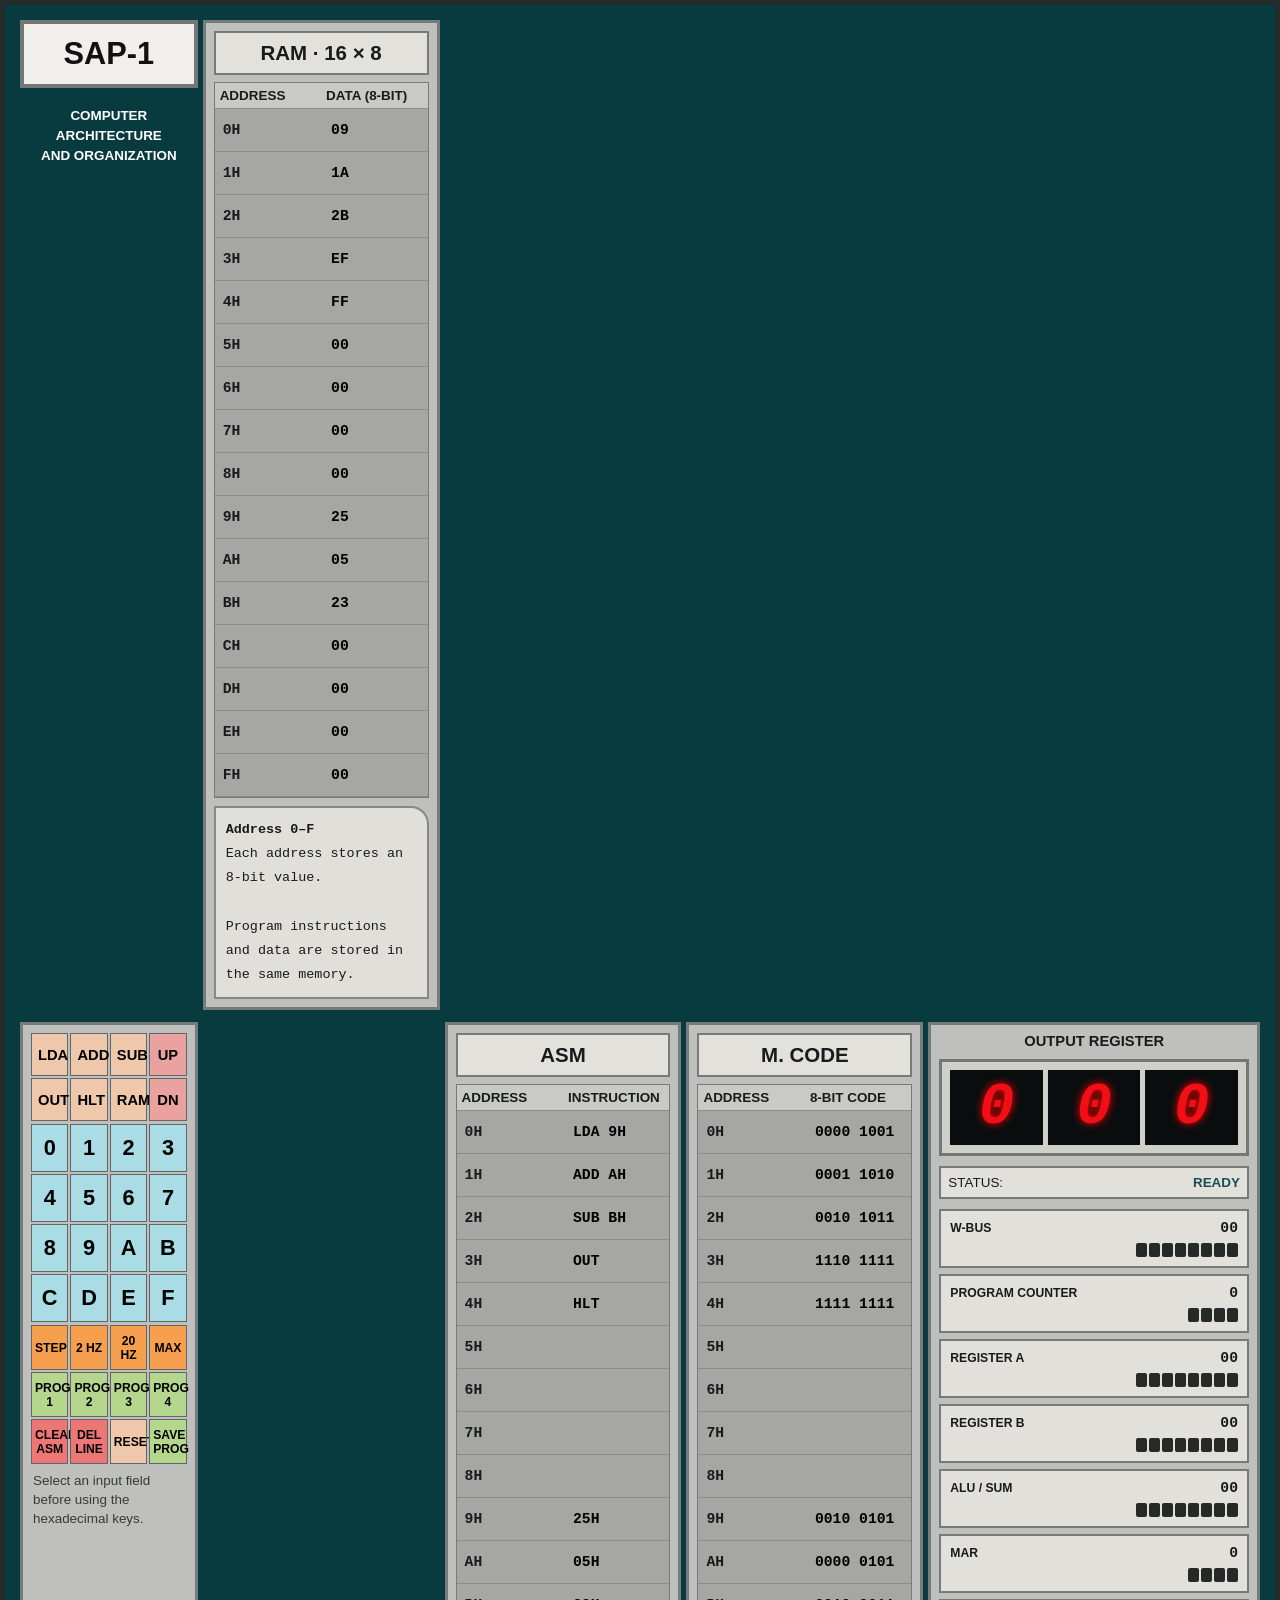
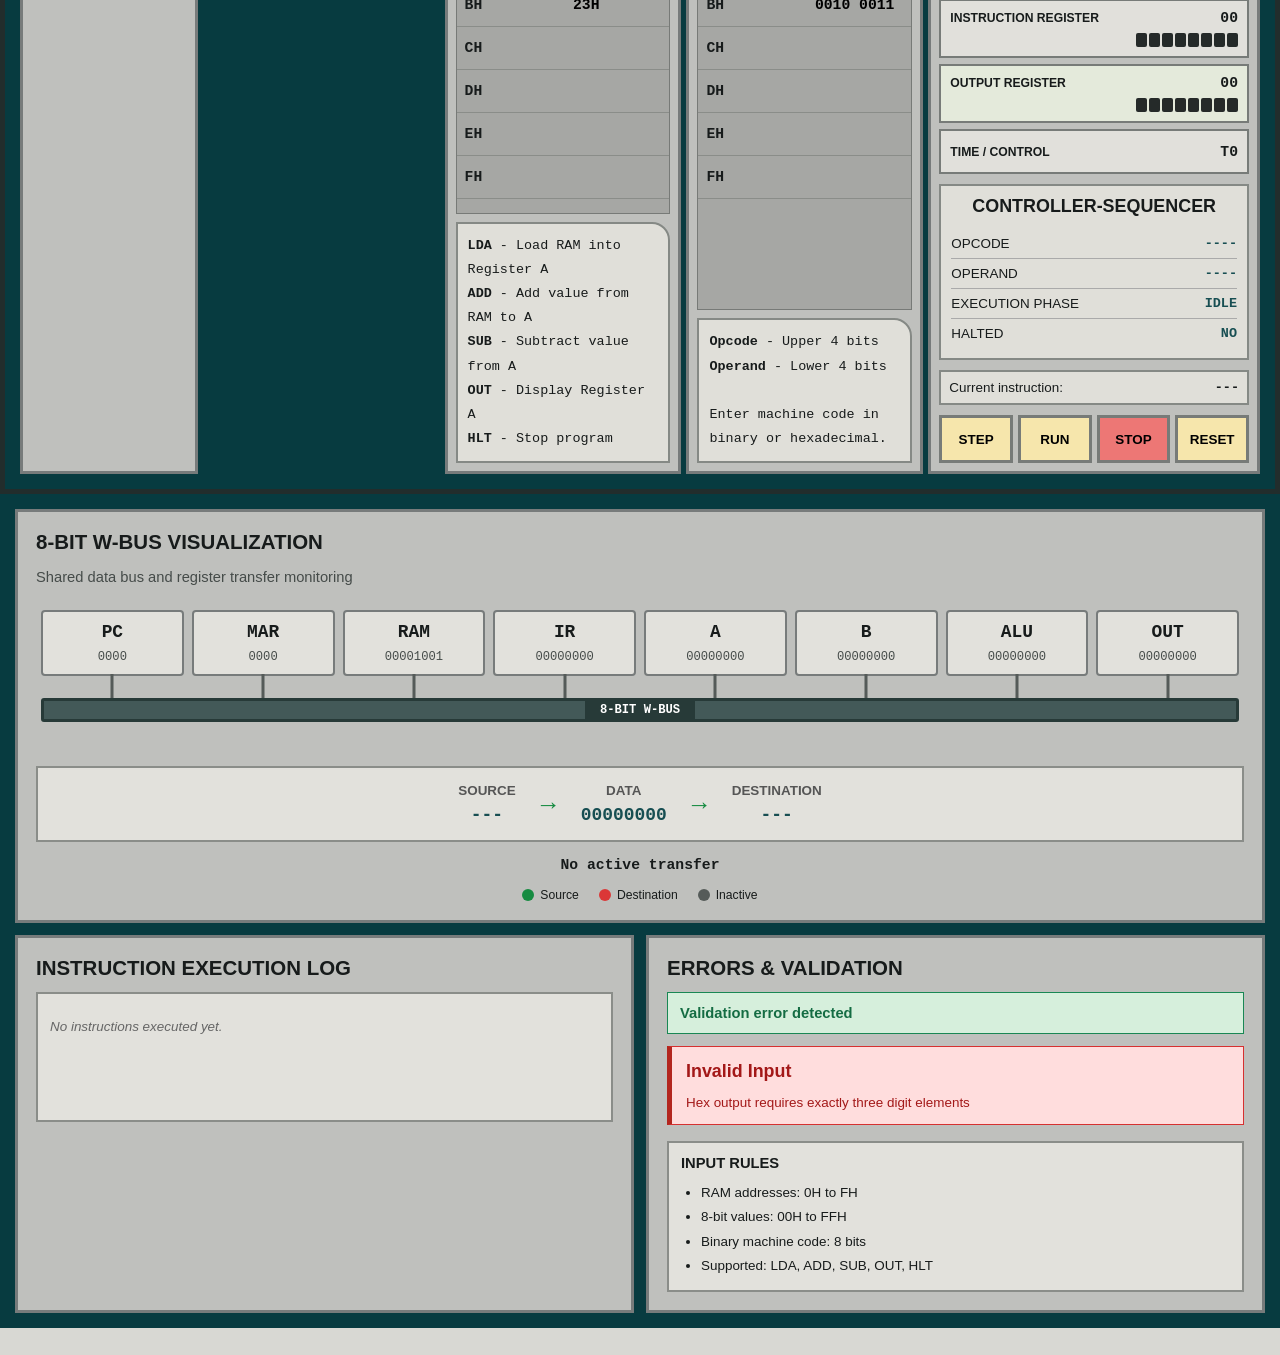
==== commit 877c13c4: "Move frontend files back to frontend folder" ====
--- a/frontend/sap.html
+++ b/frontend/sap.html
@@ -182,20 +182,11 @@
     <!-- MONITOR -->
     <section class="monitor panel">
 
-        <div class="display-label">
-            HEXADECIMAL OUTPUT
-        </div>
-                <!-- 8-BIT HEXADECIMAL OUTPUT -->
-        <div class="digital-display hex-display">
-
-            <span class="hex-digit" id="hex-high">0</span>
-
-            <span class="hex-digit" id="hex-low">0</span>
-
-            <span class="hex-digit" id="hex-low">0</span>
-
-            <span class="hex-suffix">H</span>
-
+        <div class="display-label">OUTPUT REGISTER</div>
+        <div class="digital-display">
+            <span id="display-2">0</span>
+            <span id="display-1">0</span>
+            <span id="display-0">0</span>
         </div>
 
         <div class="status-panel">
@@ -346,32 +337,32 @@
 
                     <div class="bus-node" id="wire-ram">
                         <strong>RAM</strong>
-                        <small>0000 0000</small>
+                        <small>00000000</small>
                     </div>
 
                     <div class="bus-node" id="wire-ir">
                         <strong>IR</strong>
-                        <small>0000 0000</small>
+                        <small>00000000</small>
                     </div>
 
                     <div class="bus-node" id="wire-a">
                         <strong>A</strong>
-                        <small>0000 0000</small>
+                        <small>00000000</small>
                     </div>
 
                     <div class="bus-node" id="wire-b">
                         <strong>B</strong>
-                        <small>0000 0000</small>
+                        <small>00000000</small>
                     </div>
 
                     <div class="bus-node" id="wire-alu">
                         <strong>ALU</strong>
-                        <small>0000 0000</small>
+                        <small>00000000</small>
                     </div>
 
                     <div class="bus-node" id="wire-out">
                         <strong>OUT</strong>
-                        <small>0000 0000</small>
+                        <small>00000000</small>
                     </div>
 
                 </div>
@@ -395,7 +386,7 @@
 
                 <div class="transfer-item">
                     <span>DATA</span>
-                    <strong id="bus-data">0000 0000</strong>
+                    <strong id="bus-data">00000000</strong>
                 </div>
 
                 <span class="transfer-arrow">→</span>
--- a/frontend/sap.css
+++ b/frontend/sap.css
@@ -1,545 +1,501 @@
-
 :root {
-    --case: #073b40;
-    --panel: #bfc0bd;
-    --light: #e2e1dc;
-    --blue: #a9dce4;
-    --peach: #efc7aa;
-    --pink: #eaa2a1;
-    --orange: #f6a04f;
-    --green: #b4d68d;
-    --red: #ed7775;
+  --case: #073b40;
+  --panel: #bfc0bd;
+  --light: #e2e1dc;
+  --blue: #a9dce4;
+  --peach: #efc7aa;
+  --pink: #eaa2a1;
+  --orange: #f6a04f;
+  --green: #b4d68d;
+  --red: #ed7775;
+
+  --fs-xs: clamp(12px, 0.95vw, 14px);
+  --fs-sm: clamp(13px, 1.05vw, 15px);
+  --fs-md: clamp(14px, 1.15vw, 16px);
+  --fs-lg: clamp(16px, 1.4vw, 20px);
+  --fs-xl: clamp(18px, 1.6vw, 22px);
 }
 
 * {
-    box-sizing: border-box;
-}
-
+  box-sizing: border-box;
+}
+
+html {
+  -webkit-text-size-adjust: 100%;
+  text-size-adjust: 100%;
+}
+
+html,
 body {
-    margin: 0;
-    padding: 18px;
-    background: #d8d8d3;
-    font-family: Arial, sans-serif;
-    color: #171b1b;
-}
+  width: 100%;
+  min-height: 100%;
+  margin: 0;
+}
+
+body {
+  padding: 0;
+  background: #d8d8d3;
+  font-family: Arial, sans-serif;
+  font-size: var(--fs-md);
+  color: #171b1b;
+  overflow-x: hidden;
+}
+
+img,
+svg {
+  max-width: 100%;
+  height: auto;
+}
+
+/* =========================================
+   MAIN SAP-1 EMULATOR (DESKTOP LAYOUT)
+========================================= */
 
 .computer {
-    width: 100%;
-    max-width: 1500px;
-    min-height: 700px;
-    margin: auto;
-    padding: 15px;
-    display: grid;
-    grid-template-columns:
-        minmax(145px, .78fr)
-        repeat(3, minmax(190px, 1fr))
-        minmax(245px, 1.22fr);
-    grid-template-rows: auto 1fr;
-    align-items: stretch;
-
-    /* Reduced spacing between all main columns */
-    column-gap: 5px;
-    row-gap: 12px;
-
-    background: var(--case);
-    border: 5px solid #222d2c;
-    box-shadow: 0 8px 22px #0003;
+  width: 100%;
+  min-height: 100vh;
+  min-height: 100dvh;
+  margin: 0;
+  padding: 15px;
+  display: grid;
+  grid-template-columns:
+    minmax(145px, 0.78fr)
+    repeat(3, minmax(190px, 1fr))
+    minmax(245px, 1.22fr);
+  grid-template-rows: auto 1fr;
+  grid-template-areas:
+    "brand  .   .    .   ."
+    "keypad asm code ram monitor";
+  align-items: stretch;
+  column-gap: 5px;
+  row-gap: 12px;
+
+  background: var(--case);
+  border: 5px solid #222d2c;
+  box-shadow: 0 8px 22px #0003;
 }
 
 .panel {
-    min-width: 0;
-    padding: 8px;
-    background: var(--panel);
-    border: 3px solid #777b7b;
-}
+  min-width: 0;
+  padding: 8px;
+  background: var(--panel);
+  border: 3px solid #777b7b;
+}
+
+/* ---------- BRAND ---------- */
 
 .brand {
-    grid-column: 1;
-    grid-row: 1;
-    display: flex;
-    flex-direction: column;
-    align-items: center;
-    gap: 18px;
-    color: white;
+  grid-area: brand;
+  display: flex;
+  flex-direction: column;
+  align-items: center;
+  gap: 18px;
+  color: white;
 }
 
 .logo {
-    width: 100%;
-    padding: 12px;
-    text-align: center;
-    color: #111;
-    background: #f0efeb;
-    border: 4px solid #737775;
-    font-size: 30px;
-    font-weight: 900;
+  width: 100%;
+  padding: 12px;
+  text-align: center;
+  color: #111;
+  background: #f0efeb;
+  border: 4px solid #737775;
+  font-size: clamp(26px, 2.4vw, 36px);
+  font-weight: 900;
 }
 
 .brand p {
-    text-align: center;
-    font-size: 10px;
-    font-weight: bold;
-    line-height: 1.5;
-}
+  margin: 0;
+  text-align: center;
+  font-size: var(--fs-sm);
+  font-weight: bold;
+  line-height: 1.5;
+}
+
+/* ---------- KEYPAD ---------- */
 
 .keypad {
-    grid-column: 1;
-    grid-row: 2;
-    display: flex;
-    flex-direction: column;
-    gap: 3px;
-    align-self: stretch;
+  grid-area: keypad;
+  display: flex;
+  flex-direction: column;
+  gap: 3px;
+  align-self: stretch;
 }
 
 .instruction-keys,
 .hex-keys,
 .utility-keys {
-    display: grid;
-    grid-template-columns: repeat(4, 1fr);
-    gap: 2px;
+  display: grid;
+  grid-template-columns: repeat(4, 1fr);
+  gap: 2px;
 }
 
 button {
-    cursor: pointer;
-    font-family: Arial, sans-serif;
+  cursor: pointer;
+  font-family: Arial, sans-serif;
+  touch-action: manipulation;
 }
 
 button:active {
-    transform: translateY(1px);
-    filter: brightness(.92);
+  transform: translateY(1px);
+  filter: brightness(0.92);
 }
 
 .keypad button {
-    min-width: 0;
-    min-height: 43px;
-    border: 1px solid #626765;
-    background: var(--peach);
-    font-weight: bold;
+  min-width: 0;
+  min-height: 43px;
+  border: 1px solid #626765;
+  background: var(--peach);
+  font-size: var(--fs-md);
+  font-weight: bold;
 }
 
 .keypad .pink {
-    background: var(--pink);
+  background: var(--pink);
 }
 
 .hex-keys button {
-    min-height: 48px;
-    background: var(--blue);
-    font-size: 20px;
+  min-height: 48px;
+  background: var(--blue);
+  font-size: clamp(18px, 1.7vw, 25px);
 }
 
 .utility-keys button {
-    min-height: 45px;
-    padding: 3px;
-    font-size: 10px;
-}
-
-.orange { background: var(--orange) !important; }
-.green { background: var(--green) !important; }
-.red { background: var(--red) !important; }
+  min-height: 45px;
+  padding: 3px;
+  font-size: var(--fs-xs);
+}
+
+.orange {
+  background: var(--orange) !important;
+}
+.green {
+  background: var(--green) !important;
+}
+.red {
+  background: var(--red) !important;
+}
+
+button[data-speed].active {
+  outline: 3px solid #174e52;
+  outline-offset: -3px;
+}
 
 .keypad-help {
-    margin: 5px 2px 0;
-    font-size: 9px;
-    line-height: 1.4;
-    color: #343a38;
-}
-
-/* TABLE PANELS */
+  margin: 5px 2px 0;
+  font-size: var(--fs-sm);
+  line-height: 1.4;
+  color: #343a38;
+}
+
+/* ---------- TABLE PANELS (ASM, M.CODE, RAM) ---------- */
+
 .table-panel {
-    grid-row: 2;
-    display: flex;
-    flex-direction: column;
-    min-height: 650px;
-    align-self: stretch;
-    margin: 0;
-}
-
-/* Bring ASM, M.CODE, and RAM closer together */
-.table-panel + .table-panel {
-    margin-left: -5px;
+  display: flex;
+  flex-direction: column;
+  min-height: 650px;
+  align-self: stretch;
+  margin: 0;
+}
+
+.table-panel:nth-of-type(1) {
+  grid-area: asm;
+}
+.table-panel:nth-of-type(2) {
+  grid-area: code;
+}
+.table-panel:nth-of-type(3) {
+  grid-area: ram;
 }
 
 .table-panel h2 {
-    margin: 0 0 7px;
-    padding: 8px;
-    text-align: center;
-    background: var(--light);
-    border: 2px solid #777b78;
-    font-size: 16px;
+  margin: 0 0 7px;
+  padding: 8px;
+  text-align: center;
+  background: var(--light);
+  border: 2px solid #777b78;
+  font-size: var(--fs-xl);
 }
 
 .table-scroll {
-    flex: 1;
-    min-height: 0;
-    overflow: auto;
-    background: #a6a7a4;
-    border: 1px solid #777a77;
+  flex: 1;
+  min-height: 0;
+  overflow: auto;
+  -webkit-overflow-scrolling: touch;
+  background: #a6a7a4;
+  border: 1px solid #777a77;
 }
 
 table {
-    width: 100%;
-    border-collapse: collapse;
-    table-layout: fixed;
-    font-family: monospace;
-    font-size: 12px;
-}
-
-th, td {
-    padding: 5px;
-    border-bottom: 1px solid #8a8d89;
-    text-align: left;
+  width: 100%;
+  border-collapse: collapse;
+  table-layout: fixed;
+  font-family: monospace;
+  font-size: var(--fs-md);
+}
+
+th,
+td {
+  padding: 5px;
+  border-bottom: 1px solid #8a8d89;
+  text-align: left;
 }
 
 th {
-    position: sticky;
-    top: 0;
-    z-index: 1;
-    background: #c9cac6;
-    font-family: Arial, sans-serif;
-    font-size: 10px;
+  position: sticky;
+  top: 0;
+  z-index: 1;
+  background: #c9cac6;
+  font-family: Arial, sans-serif;
+  font-size: var(--fs-sm);
 }
 
 td:first-child {
-    width: 45px;
-    text-align: left;
-    padding-left: 8px;
-    font-weight: bold;
+  width: 45px;
+  padding-left: 8px;
+  font-weight: bold;
 }
 
 td input {
-    width: 100%;
-    min-width: 0;
-    padding: 4px 2px;
-    border: none;
-    outline: none;
-    background: transparent;
-    font-family: monospace;
-    font-size: 11px;
-    font-weight: bold;
+  width: 100%;
+  min-width: 0;
+  padding: 8px 5px;
+  border: none;
+  outline: none;
+  background: transparent;
+  font-family: monospace;
+  font-size: var(--fs-md);
+  font-weight: bold;
 }
 
 td input:focus {
-    background: white;
-    border-bottom: 1px solid #174e52;
-}
-
-td input.invalid {
-    background: #ffd2d0;
-    outline: 1px solid #b3261e;
+  background: white;
+  border-bottom: 1px solid #174e52;
+}
+
+td input.invalid,
+td input:invalid {
+  background: #ffd2d0;
+  outline: 1px solid #b3261e;
+}
+
+tr.active-row {
+  background: #f8e3a8;
 }
 
 .notes {
-    min-height: 112px;
-    margin-top: 8px;
-    padding: 10px;
-    border: 2px solid #858985;
-    border-radius: 0 18px 0 0;
-    background: #e0dfd9;
-    font: 11px/1.6 monospace;
-}
+  min-height: 112px;
+  margin-top: 8px;
+  padding: 10px;
+  border: 2px solid #858985;
+  border-radius: 0 18px 0 0;
+  background: #e0dfd9;
+  font: var(--fs-sm)/1.8 monospace;
+}
+
+/* ---------- MONITOR ---------- */
 
 .monitor {
-    grid-column: 5;
-    grid-row: 2;
-    display: flex;
-    flex-direction: column;
-    gap: 10px;
-    align-self: stretch;
+  grid-area: monitor;
+  display: flex;
+  flex-direction: column;
+  gap: 10px;
+  align-self: stretch;
 }
 
 .display-label {
-    text-align: center;
-    font-size: 11px;
-    font-weight: bold;
+  text-align: center;
+  font-size: var(--fs-md);
+  font-weight: bold;
 }
 
 .digital-display {
-    display: grid;
-    grid-template-columns: repeat(3, 1fr);
-    gap: 5px;
-    padding: 8px;
-    background: #d0d0cb;
-    border: 3px solid #737875;
+  display: grid;
+  grid-template-columns: repeat(3, 1fr);
+  gap: 5px;
+  padding: 8px;
+  background: #d0d0cb;
+  border: 3px solid #737875;
 }
 
 .digital-display span {
-    display: grid;
-    min-height: 75px;
-    place-items: center;
-    background: #090d0e;
-    color: #f10e16;
-    text-shadow: 0 0 8px red;
-    font: italic bold 55px monospace;
+  display: grid;
+  min-height: 75px;
+  place-items: center;
+  background: #090d0e;
+  color: #f10e16;
+  text-shadow: 0 0 8px red;
+  font: italic bold clamp(44px, 4.6vw, 70px) monospace;
 }
 
 .status-panel {
-    display: flex;
-    justify-content: space-between;
-    align-items: center;
-    padding: 7px;
-    border: 2px solid #777b78;
-    background: #e1e0db;
-    font-size: 11px;
+  display: flex;
+  justify-content: space-between;
+  align-items: center;
+  padding: 7px;
+  border: 2px solid #777b78;
+  background: #e1e0db;
+  font-size: var(--fs-sm);
 }
 
 #status {
-    color: #174e52;
+  color: #174e52;
 }
 
 #status.running {
-    color: #176b2c;
+  color: #176b2c;
 }
 
 #status.halted,
 #status.error {
-    color: #bd2828;
+  color: #bd2828;
 }
 
 .register-list {
-    display: grid;
-    gap: 6px;
+  display: grid;
+  gap: 6px;
 }
 
 .signal {
-    display: flex;
-    align-items: center;
-    gap: 5px;
-    min-height: 29px;
-    padding: 5px;
-    border: 2px solid #777b78;
-    background: #e1e0db;
+  display: grid;
+  grid-template-columns: minmax(0, 1fr) auto;
+  gap: 7px;
+  align-items: center;
+  min-height: 45px;
+  padding: 9px;
+  border: 2px solid #777b78;
+  background: #e1e0db;
 }
 
 .signal span {
-    flex: 1;
-    min-width: 0;
-    font-size: 9px;
-    font-weight: bold;
+  grid-column: 1;
+  min-width: 0;
+  font-size: var(--fs-xs);
+  font-weight: bold;
 }
 
 .signal b {
-    min-width: 22px;
-    text-align: right;
-    font: bold 11px monospace;
+  grid-column: 2;
+  grid-row: 1;
+  min-width: 22px;
+  text-align: right;
+  font: bold var(--fs-md) monospace;
+}
+
+.signal .bits {
+  grid-column: 1 / -1;
+  justify-content: flex-end;
+}
+
+.signal.active {
+  outline: 2px solid #e28c35;
+  background: #fff0d5;
+}
+
+.signal[data-register="out"] {
+  background: #e4eadb;
 }
 
 .bits {
-    display: flex;
-    gap: 2px;
+  display: flex;
+  flex-wrap: wrap;
+  gap: 2px;
 }
 
 .bits i {
-    width: 7px;
-    height: 10px;
-    border-radius: 2px;
-    background: #252a29;
+  width: 11px;
+  height: 14px;
+  border-radius: 2px;
+  background: #252a29;
 }
 
 .bits i.lit {
-    background: red;
-    box-shadow: 0 0 5px red;
-}
-
-.signal.active {
-    outline: 2px solid #e28c35;
-    background: #fff0d5;
+  background: red;
+  box-shadow: 0 0 5px red;
+}
+
+.signal[data-register="out"] .bits i.lit {
+  background: #ff1717;
+  box-shadow: 0 0 6px red;
 }
 
 .execution-info {
-    display: flex;
-    justify-content: space-between;
-    gap: 5px;
-    padding: 8px;
-    background: #e0dfd9;
-    border: 2px solid #858985;
-    font-size: 10px;
+  display: flex;
+  justify-content: space-between;
+  flex-wrap: wrap;
+  gap: 5px;
+  padding: 8px;
+  background: #e0dfd9;
+  border: 2px solid #858985;
+  font-size: var(--fs-sm);
 }
 
 .execution-info strong {
-    font-family: monospace;
+  font-family: monospace;
 }
 
 .transport {
-    display: grid;
-    grid-template-columns: repeat(4, 1fr);
-    gap: 5px;
-    margin-top: auto;
+  display: grid;
+  grid-template-columns: repeat(4, 1fr);
+  gap: 5px;
+  margin-top: auto;
 }
 
 .transport button {
-    min-width: 0;
-    min-height: 48px;
-    padding: 4px;
-    border: 3px solid #777b78;
-    background: #f6e6ac;
-    font-size: 11px;
-    font-weight: bold;
+  min-width: 0;
+  min-height: 48px;
+  padding: 4px;
+  border: 3px solid #777b78;
+  background: #f6e6ac;
+  font-size: var(--fs-sm);
+  font-weight: bold;
 }
 
 .transport .stop {
-    background: var(--red);
-}
-
-/* Active memory row */
-tr.active-row {
-    background: #f8e3a8;
-}
-
-/* RESPONSIVE DESIGN */
-@media (max-width: 1120px) {
-    .computer {
-        grid-template-columns: 150px repeat(2, minmax(190px, 1fr));
-        grid-template-rows: auto auto auto;
-        column-gap: 8px;
-    }
-
-    .brand {
-        grid-column: 1;
-        grid-row: 1;
-    }
-
-    .keypad {
-        grid-column: 1;
-        grid-row: 2;
-    }
-
-    .table-panel {
-        grid-row: auto;
-        margin-left: 0;
-    }
-
-    .table-panel + .table-panel {
-        margin-left: 0;
-    }
-
-    .monitor {
-        grid-column: 2 / 4;
-        grid-row: auto;
-    }
-
-    .monitor .register-list {
-        grid-template-columns: repeat(2, 1fr);
-    }
-}
-
-@media (max-width: 700px) {
-    body {
-        padding: 7px;
-    }
-
-    .computer {
-        grid-template-columns: repeat(2, minmax(0, 1fr));
-        grid-template-rows: auto;
-        padding: 8px;
-    }
-
-    .brand {
-        grid-column: 1 / -1;
-        grid-row: auto;
-    }
-
-    .brand p {
-        display: none;
-    }
-
-    .keypad {
-        grid-column: 1 / -1;
-        grid-row: auto;
-    }
-
-    .table-panel {
-        grid-column: auto;
-        grid-row: auto;
-        margin-left: 0;
-    }
-
-    .table-panel + .table-panel {
-        margin-left: 0;
-    }
-
-    .ram-panel,
-    .monitor {
-        grid-column: 1 / -1;
-    }
-
-    .monitor {
-        grid-row: auto;
-    }
-
-    .monitor .register-list {
-        grid-template-columns: 1fr;
-    }
-}
-
-@media (max-width: 430px) {
-    .computer {
-        grid-template-columns: 1fr;
-    }
-
-    .brand,
-    .keypad,
-    .table-panel,
-    .ram-panel,
-    .monitor {
-        grid-column: 1;
-    }
-}
-
-
-/* =========================================
-   OUTPUT REGISTER AND VALIDATION
-========================================= */
-
-/* 8-BIT OUTPUT LED DISPLAY */
-
-.signal[data-register="out"] {
-    background: #e4eadb;
-}
-
-.signal[data-register="out"] .bits i.lit {
-    background: #ff1717;
-    box-shadow: 0 0 6px red;
-}
-
-/* INVALID INPUT HIGHLIGHT */
-
-td input:invalid {
-    background: #ffd2d0;
-    outline: 1px solid #b3261e;
-}
-
-/* =========================================
-   CONTROLLER-SEQUENCER
-========================================= */
+  background: var(--red);
+}
+
+/* ---------- CONTROLLER-SEQUENCER ---------- */
 
 .controller-details {
-    padding: 10px;
-    background: #e0dfd9;
-    border: 2px solid #858985;
+  padding: 10px;
+  background: #e0dfd9;
+  border: 2px solid #858985;
 }
 
 .controller-details h3 {
-    margin: 0 0 12px;
-    font-size: 11px;
-    text-align: center;
+  margin: 0 0 12px;
+  font-size: var(--fs-lg);
+  text-align: center;
 }
 
 .controller-row {
-    display: flex;
-    justify-content: space-between;
-    align-items: center;
-    gap: 8px;
-    padding: 7px 0;
-    border-bottom: 1px solid #aaa;
-    font-size: 10px;
+  display: flex;
+  justify-content: space-between;
+  align-items: center;
+  gap: 8px;
+  padding: 7px 0;
+  border-bottom: 1px solid #aaa;
+  font-size: var(--fs-sm);
 }
 
 .controller-row:last-child {
-    border-bottom: none;
+  border-bottom: none;
 }
 
 .controller-row strong {
-    color: #174e52;
-    font-family: monospace;
+  color: #174e52;
+  font-family: monospace;
+}
+
+/* Wider monitor on large screens */
+@media (min-width: 1250px) {
+  .computer {
+    grid-template-columns:
+      minmax(155px, 0.75fr)
+      repeat(3, minmax(190px, 1fr))
+      minmax(300px, 1.4fr);
+  }
 }
 
 /* =========================================
@@ -547,909 +503,469 @@
 ========================================= */
 
 .extensions {
-    width: 100%;
-    max-width: 1500px;
-    margin: 14px auto 0;
-
-    display: grid;
+  width: 100%;
+  margin: 0;
+  padding: 15px;
+  display: grid;
+  grid-template-columns: repeat(2, minmax(0, 1fr));
+  gap: 12px;
+  background: var(--case);
+}
+
+.extension-panel {
+  min-width: 0;
+  padding: 18px;
+  background: #bfc0bd;
+  border: 3px solid #777b7b;
+}
+
+.extension-panel h2 {
+  margin: 0 0 12px;
+  font-size: var(--fs-xl);
+  font-weight: bold;
+}
+
+.extension-description {
+  font-size: var(--fs-md);
+  color: #454b49;
+}
+
+/* ---------- W-BUS VISUALIZATION ---------- */
+
+.bus-visual {
+  grid-column: 1 / -1;
+}
+
+.bus-board {
+  overflow-x: auto;
+  margin-top: 20px;
+  padding: 5px 5px 24px;
+}
+
+.bus-components {
+  display: grid;
+  grid-template-columns: repeat(8, minmax(75px, 1fr));
+  gap: 8px;
+  min-width: 700px;
+  margin-bottom: 22px;
+}
+
+.bus-node {
+  position: relative;
+  display: flex;
+  flex-direction: column;
+  align-items: center;
+  justify-content: center;
+  gap: 8px;
+  min-height: 65px;
+  padding: 10px 5px;
+  background: #e2e1dc;
+  border: 2px solid #777b7b;
+  border-radius: 4px;
+  font-family: monospace;
+}
+
+.bus-node strong {
+  font-size: var(--fs-lg);
+}
+
+.bus-node small {
+  font-size: var(--fs-xs);
+  color: #454b49;
+  overflow-wrap: anywhere;
+  text-align: center;
+}
+
+.bus-node::after {
+  content: "";
+  position: absolute;
+  width: 3px;
+  height: 24px;
+  background: #555b59;
+  bottom: -24px;
+  left: 50%;
+  transform: translateX(-50%);
+}
+
+/* Source (class names used by sap.js and the original names) */
+.bus-node.active-source,
+.bus-node.source-active {
+  background: #d1f5df;
+  border-color: #168b41;
+  box-shadow: 0 0 10px #168b4155;
+}
+
+.bus-node.active-source::after,
+.bus-node.source-active::after {
+  background: #168b41;
+}
+
+/* Destination */
+.bus-node.active-destination,
+.bus-node.destination-active {
+  background: #ffd6d6;
+  border-color: #db3737;
+  box-shadow: 0 0 10px #db373755;
+}
+
+.bus-node.active-destination::after,
+.bus-node.destination-active::after {
+  background: #db3737;
+}
+
+.bus-backbone {
+  position: relative;
+  min-width: 700px;
+  height: 24px;
+  background: #435958;
+  border: 3px solid #273a38;
+  border-radius: 3px;
+  display: flex;
+  align-items: center;
+  justify-content: center;
+}
+
+.bus-backbone.active {
+  background: #1baa64;
+  box-shadow: 0 0 12px #1baa6477;
+}
+
+.bus-backbone span {
+  padding: 4px 15px;
+  background: #273a38;
+  color: white;
+  font-size: var(--fs-xs);
+  font-family: monospace;
+  font-weight: bold;
+}
+
+/* ---------- DATA TRANSFER DISPLAY ---------- */
+
+.transfer-monitor {
+  display: flex;
+  justify-content: center;
+  align-items: center;
+  flex-wrap: wrap;
+  gap: 20px;
+  margin-top: 20px;
+  padding: 15px;
+  background: #e2e1dc;
+  border: 2px solid #8a8d89;
+}
+
+.transfer-item {
+  display: flex;
+  flex-direction: column;
+  align-items: center;
+  gap: 7px;
+  min-width: 0;
+}
+
+.transfer-item span {
+  font-size: var(--fs-sm);
+  font-weight: bold;
+  color: #555;
+}
+
+.transfer-item strong {
+  font-family: monospace;
+  font-size: clamp(15px, 1.4vw, 20px);
+  color: #174e52;
+  overflow-wrap: anywhere;
+}
+
+.transfer-arrow {
+  font-size: 25px;
+  font-weight: bold;
+  color: #168b41;
+}
+
+.bus-message {
+  text-align: center;
+  font-size: var(--fs-md);
+  font-family: monospace;
+  font-weight: bold;
+}
+
+.bus-legend {
+  display: flex;
+  justify-content: center;
+  flex-wrap: wrap;
+  gap: 20px;
+  margin-top: 15px;
+}
+
+.bus-legend span {
+  display: flex;
+  align-items: center;
+  gap: 6px;
+  font-size: var(--fs-xs);
+}
+
+.bus-legend i {
+  width: 12px;
+  height: 12px;
+  display: inline-block;
+  border-radius: 50%;
+}
+
+.legend-source {
+  background: #168b41;
+}
+.legend-destination {
+  background: #db3737;
+}
+.legend-inactive {
+  background: #555b59;
+}
+
+/* ---------- EXECUTION LOG ---------- */
+
+.log-container {
+  min-height: 130px;
+  max-height: 250px;
+  overflow-y: auto;
+  padding: 12px;
+  background: #e2e1dc;
+  border: 2px solid #8a8d89;
+}
+
+#execution-log {
+  margin: 0;
+  padding-left: 22px;
+  font-family: monospace;
+  font-size: var(--fs-md);
+}
+
+#execution-log li {
+  padding: 6px 0;
+  border-bottom: 1px solid #ccc;
+  overflow-wrap: anywhere;
+}
+
+#log-placeholder {
+  color: #666;
+  font-size: var(--fs-sm);
+  font-style: italic;
+}
+
+/* ---------- ERRORS & VALIDATION ---------- */
+
+.validation-status {
+  display: flex;
+  align-items: center;
+  gap: 10px;
+  padding: 12px;
+  background: #d6efdc;
+  border: 1px solid #198754;
+  color: #146c43;
+  font-size: var(--fs-md);
+  font-weight: bold;
+}
+
+.status-indicator {
+  flex: none;
+  width: 10px;
+  height: 10px;
+  border-radius: 50%;
+  background: #198754;
+}
+
+.error-box {
+  margin-top: 12px;
+  padding: 14px;
+  background: #ffdddd;
+  border: 1px solid #d63030;
+  border-left: 5px solid #b3261e;
+}
+
+.error-box[hidden] {
+  display: none;
+}
+
+.error-box strong {
+  display: block;
+  color: #a31818;
+  font-size: var(--fs-lg);
+}
+
+.error-box p {
+  margin-bottom: 0;
+  color: #a31818;
+  font-size: var(--fs-sm);
+}
+
+.validation-guide {
+  margin-top: 16px;
+  padding: 12px;
+  background: #e2e1dc;
+  border: 2px solid #8a8d89;
+}
+
+.validation-guide h3 {
+  margin: 0 0 10px;
+  font-size: var(--fs-md);
+}
+
+.validation-guide ul {
+  margin: 0;
+  padding-left: 20px;
+}
+
+.validation-guide li {
+  font-size: var(--fs-sm);
+  line-height: 1.8;
+}
+
+/* =========================================
+   RESPONSIVE: TABLET (701px – 1100px)
+   2 columns: keypad + monitor on top,
+   tables below.
+========================================= */
+
+@media (max-width: 1100px) {
+  .computer {
     grid-template-columns: repeat(2, minmax(0, 1fr));
-    gap: 12px;
-}
-
-.extension-panel {
+    grid-template-rows: auto;
+    grid-template-areas:
+      "brand  brand"
+      "keypad monitor"
+      "asm    code"
+      "ram    ram";
+    column-gap: 10px;
+  }
+
+  .brand {
+    flex-direction: row;
+    justify-content: center;
+    gap: 20px;
+  }
+
+  .logo {
+    width: auto;
+    padding: 10px 24px;
+  }
+
+  .table-panel {
+    min-height: 0;
+  }
+
+  .table-scroll {
+    max-height: 420px;
+  }
+
+  .monitor .register-list {
+    grid-template-columns: repeat(2, minmax(0, 1fr));
+  }
+
+  .extensions {
+    grid-template-columns: 1fr;
+  }
+
+  .bus-visual {
+    grid-column: 1;
+  }
+
+  /* 8 bus nodes wrap into 2 rows of 4, so no sideways scroll */
+  .bus-components {
+    grid-template-columns: repeat(4, minmax(0, 1fr));
     min-width: 0;
-    padding: 18px;
-    background: #bfc0bd;
-    border: 3px solid #777b7b;
-}
-
-.extension-panel h2 {
-    margin: 0 0 12px;
-    font-size: 14px;
-    font-weight: bold;
-}
-
-.extension-description {
+  }
+
+  .bus-backbone {
+    min-width: 0;
+  }
+
+  .bus-node::after {
+    display: none;
+  }
+}
+
+/* =========================================
+   RESPONSIVE: PHONE (<= 700px)
+   1 column, original panel order.
+========================================= */
+
+@media (max-width: 700px) {
+  .computer {
+    grid-template-columns: minmax(0, 1fr);
+    grid-template-areas:
+      "brand"
+      "keypad"
+      "asm"
+      "code"
+      "ram"
+      "monitor";
+    padding: 8px;
+    row-gap: 10px;
+    border-width: 3px;
+  }
+
+  .brand p {
+    display: none;
+  }
+
+  .table-scroll {
+    max-height: 360px;
+  }
+
+  .monitor .register-list {
+    grid-template-columns: 1fr;
+  }
+
+  .keypad button {
+    min-height: 48px;
+  }
+
+  .hex-keys button {
+    min-height: 54px;
+  }
+
+  .extensions {
+    padding: 8px;
+    gap: 10px;
+  }
+
+  .extension-panel {
+    padding: 12px;
+  }
+
+  .transfer-monitor {
+    gap: 10px;
+    padding: 10px;
+  }
+
+  .transfer-arrow {
+    font-size: 20px;
+  }
+}
+
+/* =========================================
+   RESPONSIVE: SMALL PHONE (<= 430px)
+========================================= */
+
+@media (max-width: 430px) {
+  .bus-components {
+    grid-template-columns: repeat(2, minmax(0, 1fr));
+  }
+
+  .utility-keys button {
     font-size: 11px;
-    color: #454b49;
-}
-
-/* =========================================
-   W-BUS VISUALIZATION
-========================================= */
-
-.bus-visual {
-    grid-column: 1 / -1;
-}
-
-.bus-board {
-    overflow-x: auto;
-    margin-top: 20px;
-    padding: 5px 5px 24px;
-}
-
-/* COMPONENTS */
-
-.bus-components {
-    display: grid;
-    grid-template-columns: repeat(8, minmax(75px, 1fr));
-    gap: 8px;
-    min-width: 700px;
-    margin-bottom: 22px;
-}
-
-.bus-node {
-    position: relative;
-
-    display: flex;
+  }
+
+  .digital-display span {
+    min-height: 62px;
+  }
+
+  .transport {
+    grid-template-columns: repeat(2, 1fr);
+  }
+
+  .transfer-monitor {
     flex-direction: column;
-    align-items: center;
-    justify-content: center;
-    gap: 8px;
-
-    min-height: 65px;
-    padding: 10px 5px;
-
-    background: #e2e1dc;
-    border: 2px solid #777b7b;
-    border-radius: 4px;
-
-    font-family: monospace;
-}
-
-/* COMPONENT LABEL */
-
-.bus-node strong {
-    font-size: 13px;
-}
-
-/* BINARY VALUE */
-
-.bus-node small {
-    font-size: 9px;
-    color: #454b49;
-}
-
-/* CONNECTOR LINE */
-
-.bus-node::after {
-    content: "";
-    position: absolute;
-
-    width: 3px;
-    height: 24px;
-
-    background: #555b59;
-
-    bottom: -24px;
-    left: 50%;
-    transform: translateX(-50%);
-}
-
-/* ACTIVE DATA SOURCE */
-
-.bus-node.source-active {
-    background: #d1f5df;
-    border-color: #168b41;
-    box-shadow: 0 0 10px #168b4155;
-}
-
-.bus-node.source-active::after {
-    background: #168b41;
-}
-
-/* ACTIVE DESTINATION */
-
-.bus-node.destination-active {
-    background: #ffd6d6;
-    border-color: #db3737;
-    box-shadow: 0 0 10px #db373755;
-}
-
-.bus-node.destination-active::after {
-    background: #db3737;
-}
-
-/* SHARED W-BUS */
-
-.bus-backbone {
-    position: relative;
-
-    min-width: 700px;
-    height: 24px;
-
-    background: #435958;
-    border: 3px solid #273a38;
-    border-radius: 3px;
-
-    display: flex;
-    align-items: center;
-    justify-content: center;
-}
-
-/* ACTIVE BUS */
-
-.bus-backbone.active {
-    background: #1baa64;
-    box-shadow: 0 0 12px #1baa6477;
-}
-
-.bus-backbone span {
-    background: #273a38;
-    color: white;
-
-    padding: 4px 15px;
-
-    font-size: 10px;
-    font-family: monospace;
-    font-weight: bold;
-}
-
-/* =========================================
-   DATA TRANSFER DISPLAY
-========================================= */
-
-.transfer-monitor {
-    display: flex;
-    justify-content: center;
-    align-items: center;
-    flex-wrap: wrap;
-    gap: 20px;
-
-    margin-top: 20px;
-    padding: 15px;
-
-    background: #e2e1dc;
-    border: 2px solid #8a8d89;
-}
-
-.transfer-item {
-    display: flex;
-    flex-direction: column;
-    align-items: center;
-    gap: 7px;
-}
-
-.transfer-item span {
-    font-size: 10px;
-    font-weight: bold;
-    color: #555;
-}
-
-.transfer-item strong {
-    font-family: monospace;
-    font-size: 16px;
-    color: #174e52;
-}
-
-.transfer-arrow {
-    font-size: 25px;
-    font-weight: bold;
-    color: #168b41;
-}
-
-.bus-message {
-    text-align: center;
-    font-size: 12px;
-    font-family: monospace;
-    font-weight: bold;
-}
-
-/* =========================================
-   BUS LEGEND
-========================================= */
-
-.bus-legend {
-    display: flex;
-    justify-content: center;
-    flex-wrap: wrap;
-    gap: 20px;
-
-    margin-top: 15px;
-}
-
-.bus-legend span {
-    display: flex;
-    align-items: center;
-    gap: 6px;
-    font-size: 10px;
-}
-
-.bus-legend i {
-    width: 12px;
-    height: 12px;
-    display: inline-block;
-    border-radius: 50%;
-}
-
-.legend-source {
-    background: #168b41;
-}
-
-.legend-destination {
-    background: #db3737;
-}
-
-.legend-inactive {
-    background: #555b59;
-}
-
-/* =========================================
-   EXECUTION LOG
-========================================= */
-
-.log-container {
-    min-height: 130px;
-    max-height: 250px;
-    overflow-y: auto;
-
-    padding: 12px;
-
-    background: #e2e1dc;
-    border: 2px solid #8a8d89;
-}
-
-#execution-log {
-    margin: 0;
-    padding-left: 22px;
-    font-family: monospace;
-    font-size: 12px;
-}
-
-#execution-log li {
-    padding: 6px 0;
-    border-bottom: 1px solid #ccc;
-}
-
-#log-placeholder {
-    color: #666;
-    font-size: 12px;
-    font-style: italic;
-}
-
-/* =========================================
-   ERROR AND VALIDATION DISPLAY
-========================================= */
-
-/* NO ERROR STATUS */
-
-.validation-status {
-    display: flex;
-    align-items: center;
-    gap: 10px;
-
-    padding: 12px;
-
-    background: #d6efdc;
-    border: 1px solid #198754;
-
-    color: #146c43;
-    font-size: 12px;
-    font-weight: bold;
-}
-
-.status-indicator {
-    width: 10px;
-    height: 10px;
-
-    border-radius: 50%;
-    background: #198754;
-}
-
-/* ERROR CONTAINER */
-
-.error-box {
-    margin-top: 12px;
-    padding: 14px;
-
-    background: #ffdddd;
-    border: 1px solid #d63030;
-    border-left: 5px solid #b3261e;
-}
-
-.error-box[hidden] {
-    display: none;
-}
-
-.error-box strong {
-    display: block;
-    color: #a31818;
-    font-size: 13px;
-}
-
-.error-box p {
-    color: #a31818;
-    font-size: 12px;
-    margin-bottom: 0;
-}
-
-/* INPUT VALIDATION GUIDE */
-
-.validation-guide {
-    margin-top: 16px;
-    padding: 12px;
-
-    background: #e2e1dc;
-    border: 2px solid #8a8d89;
-}
-
-.validation-guide h3 {
-    margin: 0 0 10px;
-    font-size: 12px;
-}
-
-.validation-guide ul {
-    margin: 0;
-    padding-left: 20px;
-}
-
-.validation-guide li {
-    font-size: 11px;
-    line-height: 1.8;
-}
-
-/* =========================================
-   RESPONSIVE ADDITIONAL PANELS
-========================================= */
-
-@media (max-width: 700px) {
-    .extensions {
-        grid-template-columns: 1fr;
-    }
-
-    .bus-visual {
-        grid-column: 1;
-    }
-
-    .extension-panel {
-        padding: 12px;
-    }
-
-    .transfer-monitor {
-        gap: 10px;
-    }
-}
-
-/* FULL SCREEN LAYOUT */
-
-html,
-body {
-    width: 100%;
-    min-height: 100%;
-    margin: 0;
-}
-
-body {
-    padding: 0;
-}
-
-/* MAIN SAP-1 EMULATOR */
-
-.computer {
-    width: 100%;
-    max-width: none;
-    min-height: 100vh;
-    margin: 0;
-}
-
-/* ADDITIONAL PANELS */
-
-.extensions {
-    width: 100%;
-    max-width: none;
-    margin: 0;
-    padding: 15px;
-    background: var(--case);
-}
-
-/* ==================================
-   IMPROVED FONT SIZES
-   SAP-1 EMULATOR
-================================== */
-
-/* GENERAL */
-body {
-    font-size: 16px;
-}
-
-/* BRAND */
-.brand p {
-    font-size: 15px;
-}
-
-.logo {
-    font-size: 36px;
-}
-
-/* KEYPAD */
-.keypad button {
-    font-size: 16px;
-}
-
-.hex-keys button {
-    font-size: 25px;
-}
-
-.utility-keys button {
-    font-size: 14px;
-}
-
-.keypad-help {
-    font-size: 14px;
-}
-
-/* ASM, MACHINE CODE, RAM TABLES */
-.table-panel h2 {
-    font-size: 22px;
-}
-
-table {
-    font-size: 16px;
-}
-
-th {
-    font-size: 15px;
-}
-
-td {
-    font-size: 16px;
-}
-
-td input {
-    font-size: 16px;
-    padding: 8px 5px;
-}
-
-/* TABLE NOTES */
-.notes {
-    font-size: 15px;
-    line-height: 1.8;
-}
-
-/* OUTPUT DISPLAY */
-.display-label {
-    font-size: 16px;
-}
-
-.digital-display span {
-    font-size: 70px;
-}
-
-/* REGISTER LABELS */
-.signal span {
-    font-size: 14px;
-}
-
-.signal b {
-    font-size: 16px;
-}
-
-.signal {
-    min-height: 45px;
-    padding: 9px;
-}
-
-/* REGISTER LAYOUT
-   Gives larger text enough space */
-.signal {
-    display: grid;
-    grid-template-columns: minmax(0, 1fr) auto;
-    gap: 7px;
-    align-items: center;
-}
-
-.signal span {
-    grid-column: 1;
-}
-
-.signal b {
-    grid-column: 2;
-    grid-row: 1;
-}
-
-.signal .bits {
-    grid-column: 1 / -1;
-    justify-content: flex-end;
-}
-
-/* LED INDICATORS */
-.bits i {
-    width: 11px;
-    height: 14px;
-}
-
-/* STATUS */
-.status-panel {
-    font-size: 15px;
-}
-
-/* CURRENT INSTRUCTION */
-.execution-info {
-    font-size: 15px;
-}
-
-/* CONTROLLER-SEQUENCER */
-.controller-details h3 {
-    font-size: 17px;
-}
-
-.controller-row {
-    font-size: 14px;
-}
-
-/* EXECUTION BUTTONS */
-.transport button {
-    font-size: 15px;
-}
-
-/* W-BUS VISUALIZATION */
-.extension-panel h2 {
-    font-size: 20px;
-}
-
-.extension-description {
-    font-size: 15px;
-}
-
-.bus-node strong {
-    font-size: 17px;
-}
-
-.bus-node small {
-    font-size: 14px;
-}
-
-.transfer-item span {
-    font-size: 14px;
-}
-
-.transfer-item strong {
-    font-size: 20px;
-}
-
-.bus-message {
-    font-size: 16px;
-}
-
-.bus-legend span {
-    font-size: 13px;
-}
-
-/* EXECUTION LOG */
-#execution-log {
-    font-size: 16px;
-}
-
-#log-placeholder {
-    font-size: 15px;
-}
-
-/* ERROR AND VALIDATION */
-.validation-status {
-    font-size: 16px;
-}
-
-.error-box strong {
-    font-size: 17px;
-}
-
-.error-box p {
-    font-size: 15px;
-}
-
-.validation-guide h3 {
-    font-size: 16px;
-}
-
-.validation-guide li {
-    font-size: 15px;
-}
-
-/* GIVE MONITOR MORE SPACE ON LARGE SCREENS */
-@media (min-width: 1250px) {
-    .computer {
-        grid-template-columns:
-            minmax(155px, 0.75fr)
-            repeat(3, minmax(190px, 1fr))
-            minmax(300px, 1.4fr);
-    }
-}
-
-/* ==================================
-   HEXADECIMAL OUTPUT DISPLAY
-================================== */
-
-.hex-display {
-    display: grid;
-    grid-template-columns:
-        minmax(0, 1fr)
-        minmax(0, 1fr)
-        25px;
-
-    align-items: end;
-    gap: 7px;
-
-    padding: 12px;
-    background: #d0d0cb;
-    border: 3px solid #737875;
-}
-
-/* HEX DIGITS */
-
-.hex-display .hex-digit {
-    display: grid;
-    place-items: center;
-
-    min-width: 0;
-    min-height: 105px;
-
-    background: #090d0e;
-    color: #ff1717;
-
-    font-family: monospace;
-    font-size: clamp(52px, 5vw, 84px);
-    font-weight: bold;
-    font-style: italic;
-
-    text-shadow: 0 0 12px red;
-}
-
-/* HEXADECIMAL SUFFIX */
-
-.hex-display .hex-suffix {
-    display: flex;
-    align-items: flex-end;
-    justify-content: center;
-
-    min-height: 105px;
-    padding-bottom: 10px;
-
-    background: transparent;
-    color: #b91c1c;
-
-    font-family: monospace;
-    font-size: 24px;
-    font-weight: bold;
-    font-style: normal;
-    text-shadow: none;
-}
-
-/* DISPLAY LABEL */
-
-.display-label {
-    text-align: center;
-    font-size: 15px;
-    font-weight: bold;
-    margin-bottom: 8px;
-}
-
-
-/* ==================================
-   THREE-DIGIT HEX OUTPUT
-================================== */
-
-.digital-display.hex-display {
-    display: grid;
-    grid-template-columns:
-        repeat(3, minmax(0, 1fr))
-        25px;
-
-    align-items: end;
-    gap: 5px;
-
-    padding: 10px;
-    background: #d0d0cb;
-    border: 3px solid #737875;
-}
-
-/* THREE HEX DIGITS */
-
-.hex-display #display-2,
-.hex-display #display-1,
-.hex-display #display-0 {
-    display: grid;
-    place-items: center;
-
-    min-width: 0;
-    min-height: 100px;
-
-    background: #090d0e;
-    color: #ff1717;
-
-    font-family: monospace;
-    font-size: clamp(38px, 4.5vw, 65px);
-    font-weight: bold;
-    font-style: italic;
-
-    text-shadow: 0 0 10px red;
-}
-
-/* HEX SUFFIX */
-
-.hex-display .hex-suffix {
-    display: flex;
-    align-items: flex-end;
-    justify-content: center;
-
-    min-height: 100px;
-    padding-bottom: 10px;
-
-    background: transparent;
-    color: #b91c1c;
-
-    font-family: monospace;
-    font-size: 24px;
-    font-weight: bold;
-    font-style: normal;
-    text-shadow: none;
-}
-
-/* ==================================
-   OUTPUT LEDs - 4 + 4 GROUPING
-================================== */
-
-.signal[data-register="out"] {
-    display: grid;
-    grid-template-columns: 1fr auto;
-    align-items: right;
-    gap: 8px;
-    padding: 10px;
-}
-
-/* OUTPUT LABEL */
-
-.signal[data-register="out"] span {
-    grid-column: 1;
-    grid-row: 1;
-}
-
-/* HEX OUTPUT VALUE */
-
-.signal[data-register="out"] b {
-    grid-column: 2;
-    grid-row: 1;
-}
-
-/* LED CONTAINER */
-
-#out-bits {
-    grid-column: 1 / -1;
-    grid-row: 2;
-
-    display: flex;
-    justify-content: center;
-    align-items: center;
-    gap: 4px;
-}
-
-/* 4 + 4 LED SEPARATION */
-
-#out-bits i:nth-child(4) {
-    margin-right: 18px;
-}
-
-/* LED SIZE */
-
-#out-bits i {
-    display: block;
-    flex-shrink: 0;
-
-    width: 12px;
-    height: 15px;
-
-    background: #252a29;
-    border-radius: 2px;
-}
-
-/* LED ON */
-
-#out-bits i.lit {
-    background: #ff1717;
-    box-shadow: 0 0 6px red;
-}
-
-/* ==================================
-   W-BUS BINARY SPACING
-================================== */
-
-#bus-data {
-    font-family: monospace;
-    font-size: 20px;
-    font-weight: bold;
-    letter-spacing: 1px;
-    white-space: pre;
-}
-
-/* BINARY VALUES IN BUS NODES */
-
-.bus-node small {
-    font-family: monospace;
-    font-size: 13px;
-    letter-spacing: 0.5px;
-    white-space: pre;
-}
-
-/* OUTPUT LEDs - RIGHT SIDE */
-
-.signal[data-register="out"] {
-    display: grid;
-    grid-template-columns: minmax(0, 1fr) auto auto;
-    align-items: center;
-    gap: 5px;
-
-    min-height: 40px;
-    padding: 6px;
-}
-
-/* LABEL - LEFT */
-
-.signal[data-register="out"] span {
-    grid-column: 1;
-    grid-row: 1;
-
-    font-size: 12px;
-    font-weight: bold;
-}
-
-/* LEDS - RIGHT */
-
-#out-bits {
-    grid-column: 2;
-    grid-row: 1;
-
-    display: flex;
-    align-items: center;
-    gap: 2px;
-}
-
-/* SEPARATE FIRST 4 AND LAST 4 */
-
-#out-bits i:nth-child(4) {
-    margin-right: 10px;
-}
-
-/* LED SIZE */
-
-#out-bits i {
-    width: 8px;
-    height: 11px;
-    flex-shrink: 0;
-
-    background: #252a29;
-    border-radius: 2px;
-}
-
-#out-bits i.lit {
-    background: red;
-    box-shadow: 0 0 5px red;
-}
-
-/* HEX VALUE - FAR RIGHT */
-
-.signal[data-register="out"] b {
-    grid-column: 3;
-    grid-row: 1;
-
-    font-size: 13px;
-    text-align: right;
-}+  }
+
+  .transfer-arrow {
+    transform: rotate(90deg);
+  }
+}
